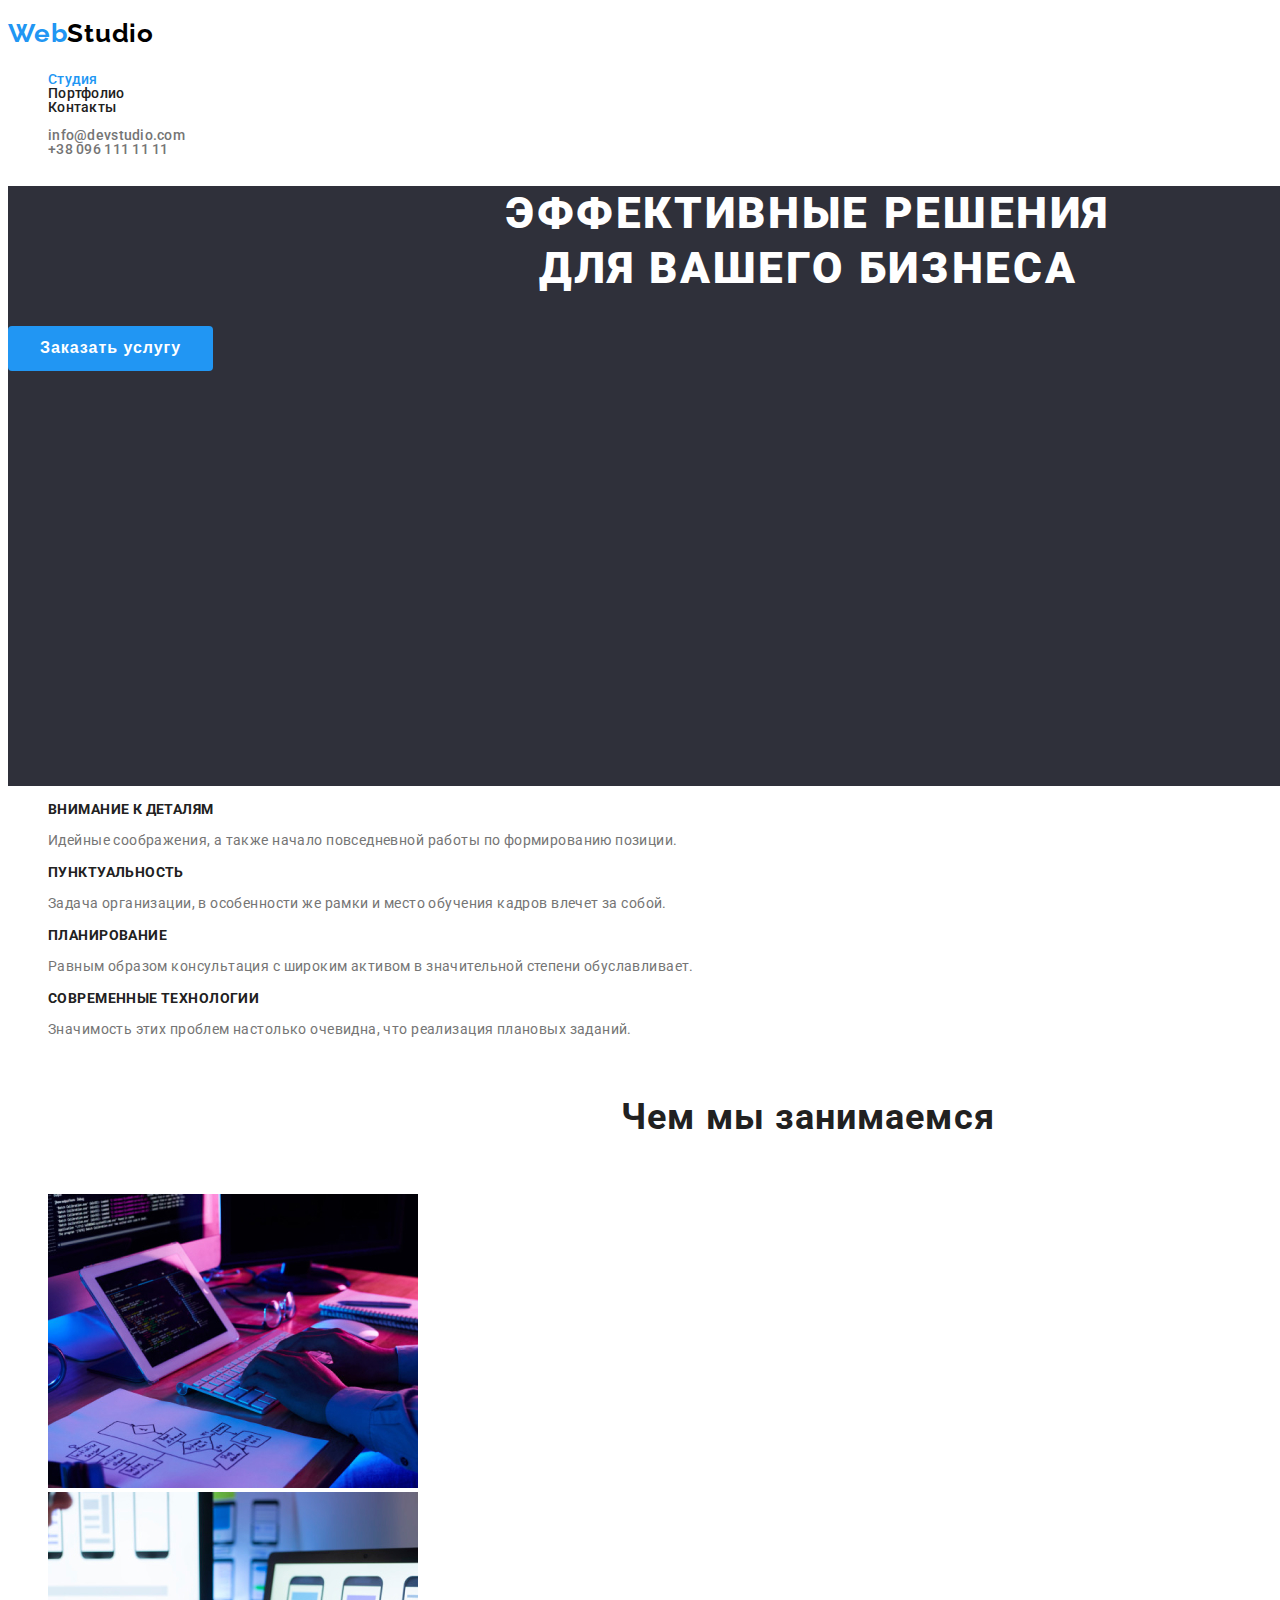
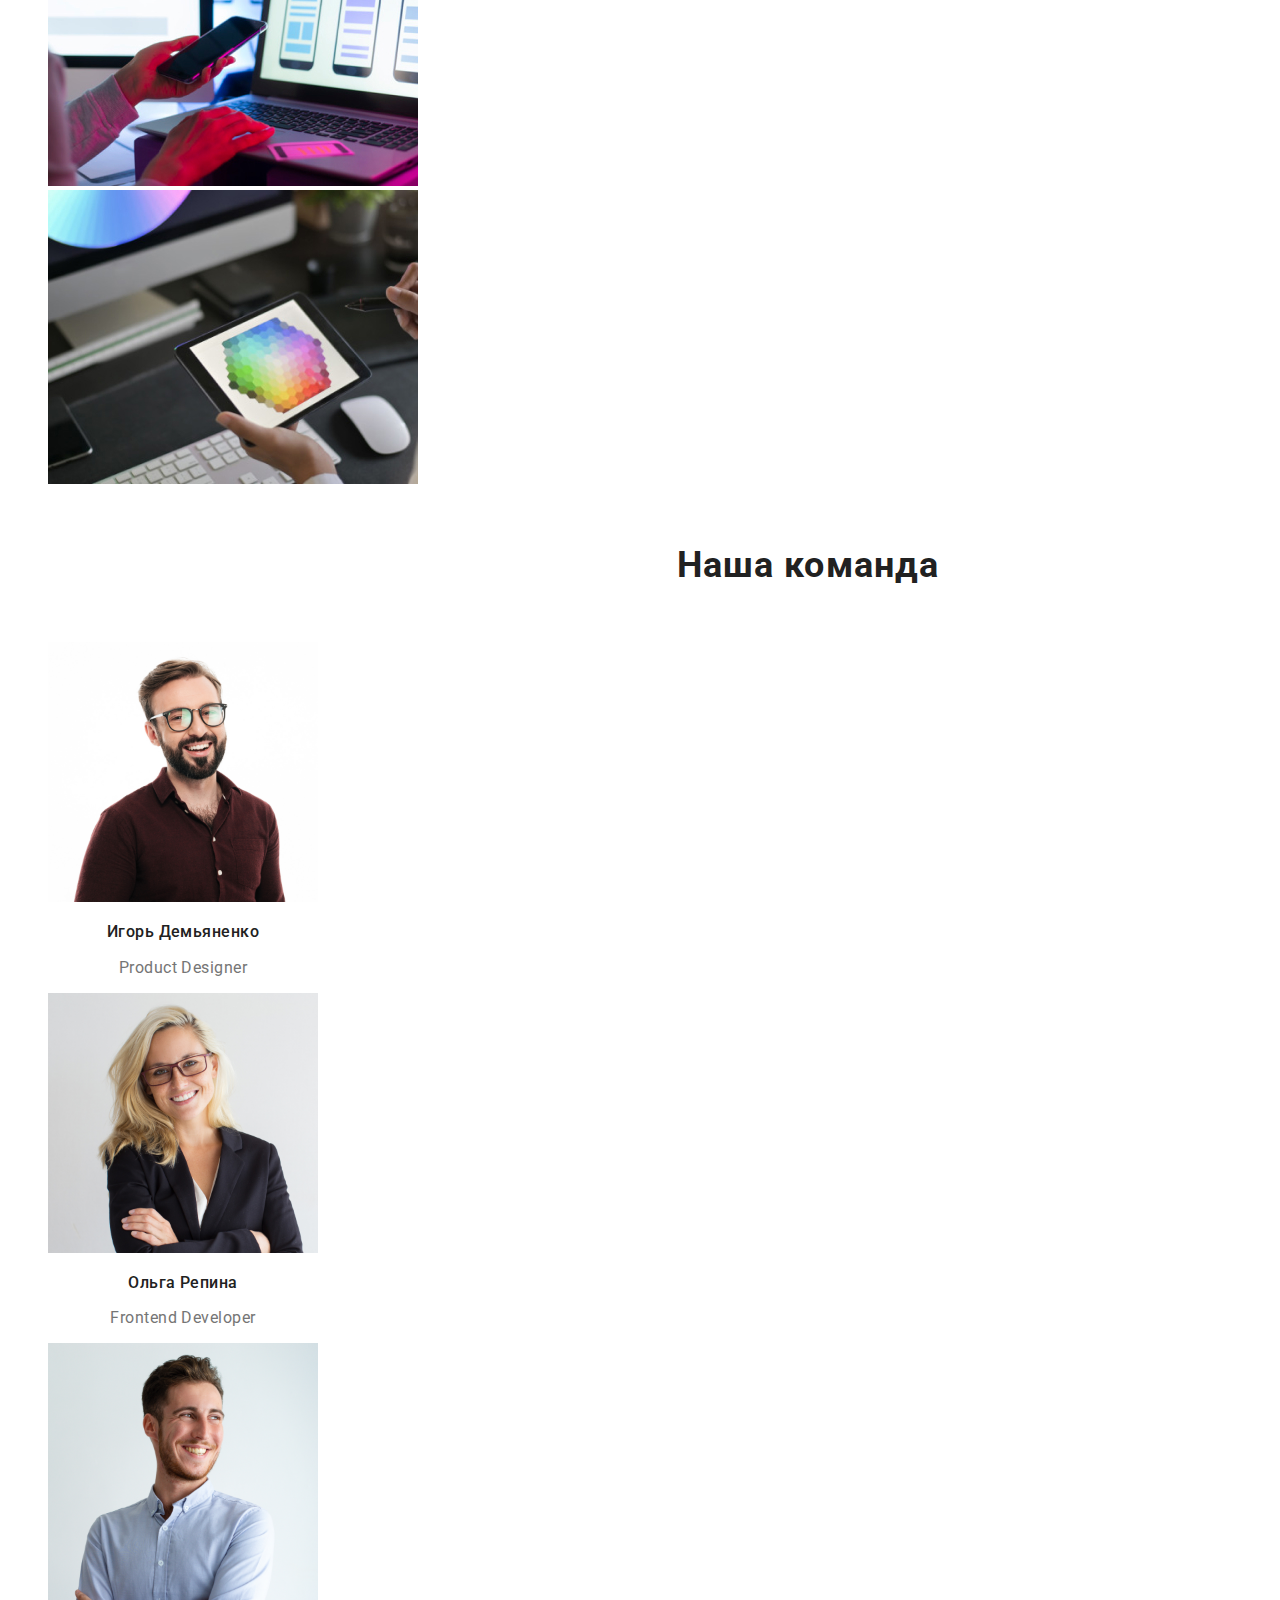
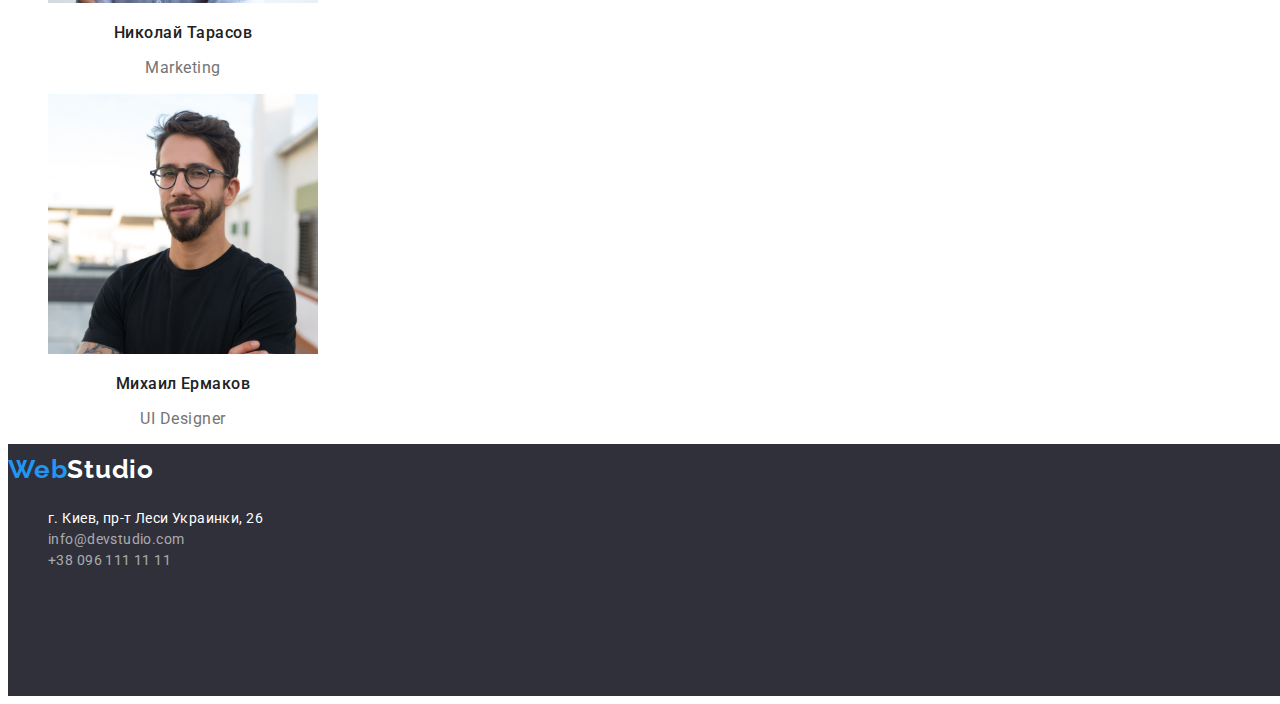
==== index.html @ 0ffa01f9 "Add files via upload" ====
<!DOCTYPE html>
<html lang="ru">
<head>
    <meta charset="UTF-8">
    <meta name="viewport" content="width=device-width, initial-scale=1.0">
    <title>WebStudio</title>
    <link href="https://fonts.googleapis.com/css2?family=Raleway:wght@700&family=Roboto:wght@400;500;700;900&display=swap" rel="stylesheet">
    <link rel="stylesheet" href="./css/style.css">
</head>
<body>
    <!-- header -->
    <header>
        <div class="wrapper">
            <section>
            <!-- навигация -->
                <nav >
                    <a href="./index.html" class="logo"><span class="logo-blue">Web</span><span class="logo-black">Studio</span></a>
                    <ul class="nav-list list">
                        <li><a href="/" class="nav-link link current">Студия</a></li>
                        <li><a href="./portfolio.html"  class="nav-link link ">Портфолио</a></li>
                        <li><a href="#" class="nav-link link">Контакты</a></li>
                    </ul>
                </nav>
                <!-- Контакты -->
                    <ul class="nav-list list">
                        <li><a class="cont-link link" href="mailto:info@devstudio.com">info@devstudio.com</a></li>
                        <li><a class="cont-link link" href="tel:+380961111111">+38 096 111 11 11</a></li>
                    </ul>
            </section>
        </div>
    </header>
    <!-- main -->
    <main>
        <div class="wrapper">
            <!-- Интро -->
            <section class="intro">
                <h1 class="intro-title">Эффективные решения <br> для вашего бизнеса</h1>
                    <button type="button" class="btn primary">Заказать услугу</button>
            </section>
            <!-- Преимущества -->
            <section>
                <h2 class="benefits title">Преимущества</h2>
                <ul class="list">
                    <li>
                        <h3 class="benefits-title">Внимание к деталям</h3>
                        <p class="benefits-description">Идейные соображения, a также начало повседневной работы по формированию позиции.</p>
                    </li>
                    <li>
                        <h3 class="benefits-title">Пунктуальность</h3>
                        <p class="benefits-description">Задача организации, в особенности же рамки и место обучения кадров влечет за собой.</p>
                    </li>
                    <li>
                        <h3 class="benefits-title">Планирование</h3>
                        <p class="benefits-description">Равным образом консультация c широким активом в значительной степени обуславливает.</p>
                    </li>
                    <li>
                         <h3 class="benefits-title">Современные технологии</h3>
                        <p class="benefits-description">Значимость этих проблем настолько очевидна, что реализация плановых заданий.</p>
                    </li>
                </ul>
            </section>
            <!-- Чем мы занимаемся -->
            <section>
                <h2 class="title">Чем мы занимаемся</h2>
                <ul class="list">
                    <li><img src="./img/Main/do/box1.jpg" width="370" alt="box1"></li>
                    <li><img src="./img/Main/do/box2.jpg" width="370" alt="box2"></li>
                    <li><img src="./img/Main/do/box3.jpg" width="370" alt="box3"></li>
                </ul>
            </section>
            <!-- Наша команда -->
            <section>
                <h2 class="title">Наша команда</h2>
                <ul class="list">
                    <li>   
                        <div class="team-container">
                            <img src="./img/Main/team/team1.jpg" width="270" alt="team1">
                            <h3 class="team-name">Игорь Демьяненко</h3>
                            <p class="team-position">Product Designer</p>
                        </div>
                    </li>
                    <li>
                        <div class="team-container">
                            <img src="./img/Main/team/team2.jpg" width="270" alt="team2">
                            <h3 class="team-name">Ольга Репина</h3>
                            <p class="team-position">Frontend Developer</p>
                        </div>
                    </li>
                    <li>
                        <div class="team-container">
                            <img src="./img/Main/team/team3.jpg" width="270" alt="team3">
                            <h3 class="team-name">Николай Тарасов</h3>
                            <p class="team-position">Marketing</p>
                         </div>
                    </li>
                    <li>
                        <div class="team-container">
                            <img src="./img/Main/team/team4.jpg" width="270" alt="team4">
                            <h3 class="team-name">Михаил Ермаков</h3>
                            <p class="team-position">UI Designer</p>
                        </div>
                    </li>  
                </ul>
            </section>
        </div>

    </main>
    <!-- footer -->
    <footer class="footer">
        <a href="./index.html" class="logo"><span class="logo-blue">Web</span><span class="logo-white">Studio</span></a>
        <!-- адрес -->
            <address>
                <ul class="footer-adress">
                    <li class="list"><a class="adress link" href="https://www.google.com/maps/place/%D0%B1%D1%83%D0%BB.+%D0%9B%D0%B5%D1%81%D0%B8+%D0%A3%D0%BA%D1%80%D0%B0%D0%B8%D0%BD%D0%BA%D0%B8,+26,+%D0%9A%D0%B8%D0%B5%D0%B2,+02000/data=!4m2!3m1!1s0x40d4cf0e033ecbe9:0x57a4dffefec77da0?sa=X&ved=2ahUKEwjcrKjP-oL5AhVjoosKHctqA7YQ8gF6BAgDEAE" target="_blank" rel="noopener noreferrer" >г. Киев, пр-т Леси Украинки, 26</a></li>
                    <li class="list"><a class="contact link" href="mailto:info@devstudio.com">info@devstudio.com</a> </li>
                    <li class="list"><a class="contact link" href="tel:+380961111111">+38 096 111 11 11</a></li>
                </ul>
            </address>
    </footer>
</body>
</html>
---- css/style.css ----
/* основной черний цвет #212121 */
/* вторичний цвет #757575 */
/* accent #2196F3 */
:root{
    --primary-text-color: #212121;
    --second-text-color: #757575;
    --accent-color: #2196F3;
    --white-color:#ffffff;
    --primary-bgc: #2F303A;
    --contact-color:  rgba(255, 255, 255, 0.6);
    --second-bgc: #f4f3fa;
}


body{
    min-width: 1600px;
    font-family: 'Roboto', sans-serif;
    font-style: normal;
}
/* Обнуление */
.list {
   list-style: none;
}
.link{
   text-decoration: none;
   /* font-style: normal; */
}
/* Общее для тайтлов */
.title{
    color: var(--primary-text-color);
    font-weight: 700;
    font-size: 2.25em;
    line-height: 2.625;
    text-align: center;
    letter-spacing: 0.03em;
}

/* Header */

 .logo{
    text-decoration: none;
    font-family: 'Raleway', sans-serif;
    font-weight: 700;
    letter-spacing: 0.03em;
    font-size: 1.625em;
    line-height: 1.94;
 }

 .nav-list{
   font-weight: 500;
   font-size: 0.875em;
   line-height: 1;
   letter-spacing: 0.02em;
 }
.logo-blue{
    color: var(--accent-color);
}
.logo-black{
    color: #000000;
}
.logo-white{
    color: #ffffff;
}
 .nav-link{
    color: var(--primary-text-color);
 }
 .cont-link{
    color: var(--second-text-color);
    
 }
 .nav-link:hover , .nav-link:focus , 
 .cont-link:hover , .cont-link:focus ,
 .adress:hover , .adress:focus , 
 .contact:focus , .contact:hover{
    color: var(--accent-color);
 }
 .current{
   color: var(--accent-color);
 
}
/* Main */

 /* Intro */
.intro{
    background-color: var(--primary-bgc);

    width: 1600px;
    height: 600px;
    left: 0px;
    top: 80px;
    
}
 .intro-title{
    color: var(--white-color);
    font-weight: 900;
    text-align: center;
    letter-spacing: 0.06em;
    text-transform: uppercase;
    font-size: 2.75em;
    line-height: 1.26em;

 }

 /* btn */
 .btn{
    font-size: 1em;
    line-height: 1.53em;
    display: flex;
    align-items: center;
    text-align: center;
    border-radius: 4px;
    cursor: pointer;
    border: none;
 }
 .btn.primary{
    background-color: var(--accent-color);
    color: var(--white-color);
    padding: 10px 32px;
    letter-spacing: 0.06em;
    font-weight: 700;
 }
 .btn.primary:hover , 
 .btn.primary:focus {
    
    box-shadow: 0px 4px 4px rgba(0, 0, 0, 0.15);
 }
 /* Преимущества */
 .benefits ,
 .header-title{
    display: none;
 }
 .benefits-title{
    color: var(--primary-text-color);
    font-weight: 700;
    font-size: 0.875em;
    line-height: 1;
    letter-spacing: 0.03em;
    text-transform: uppercase;
 }
 .benefits-description{
    font-weight: 400;
    font-size: 0.875em;
    line-height: 1.5;
    letter-spacing: 0.03em;
    color: var(--second-text-color);
 }
 /* Наша команда  */
 .team-container{
    max-width: 270px;
    max-height: 368px;
 }
 .team-name{
    color: var(--primary-text-color);
    font-weight: 500;
    font-size: 1em;
    line-height: 1.2;
    text-align: center;
    letter-spacing: 0.03em;

 }
 .team-position{
    color: var(--second-text-color);
    font-weight: 400;
    font-size: 1em;
    line-height: 1.2;
    text-align: center;
    letter-spacing: 0.03em;

 }
 /* Футер */
 .footer{
    width: 1600px;
    height: 252px;
    background-color: var(--primary-bgc);
 }
 .footer-adress{
   font-weight: 400;
   font-size: 0.875em;
   font-style: normal;
   line-height: 1.5;
   letter-spacing: 0.03em;
 }
 .adress{
    color: var(--white-color);

 }
 .contact{color: var(--contact-color);

 }



 /* Портфолио */

 .portfolio-title{
    display: none;
 }
 /* Кнопки портфолио */
 .btn.second{
    background-color: var(--second-bgc);
    color: var(--primary-text-color);
    letter-spacing: 0.03em;
    font-weight: 500;
    padding: 6px 22px;
 }
 .btn.second:focus ,
 .btn.second:hover{
    background-color: var(--accent-color);
    color: var(--white-color);

 }
/* Наши роботы */
 .link .exampl-name{
   color: var(--primary-text-color);
   font-weight: 700;
   font-size: 1.1em;
   line-height: 1.4;
 }
 .link .exampl-descr{
   color: var(--second-text-color);
   font-weight: 400;
   font-size: 1em;
   line-height: 1.9;
 }
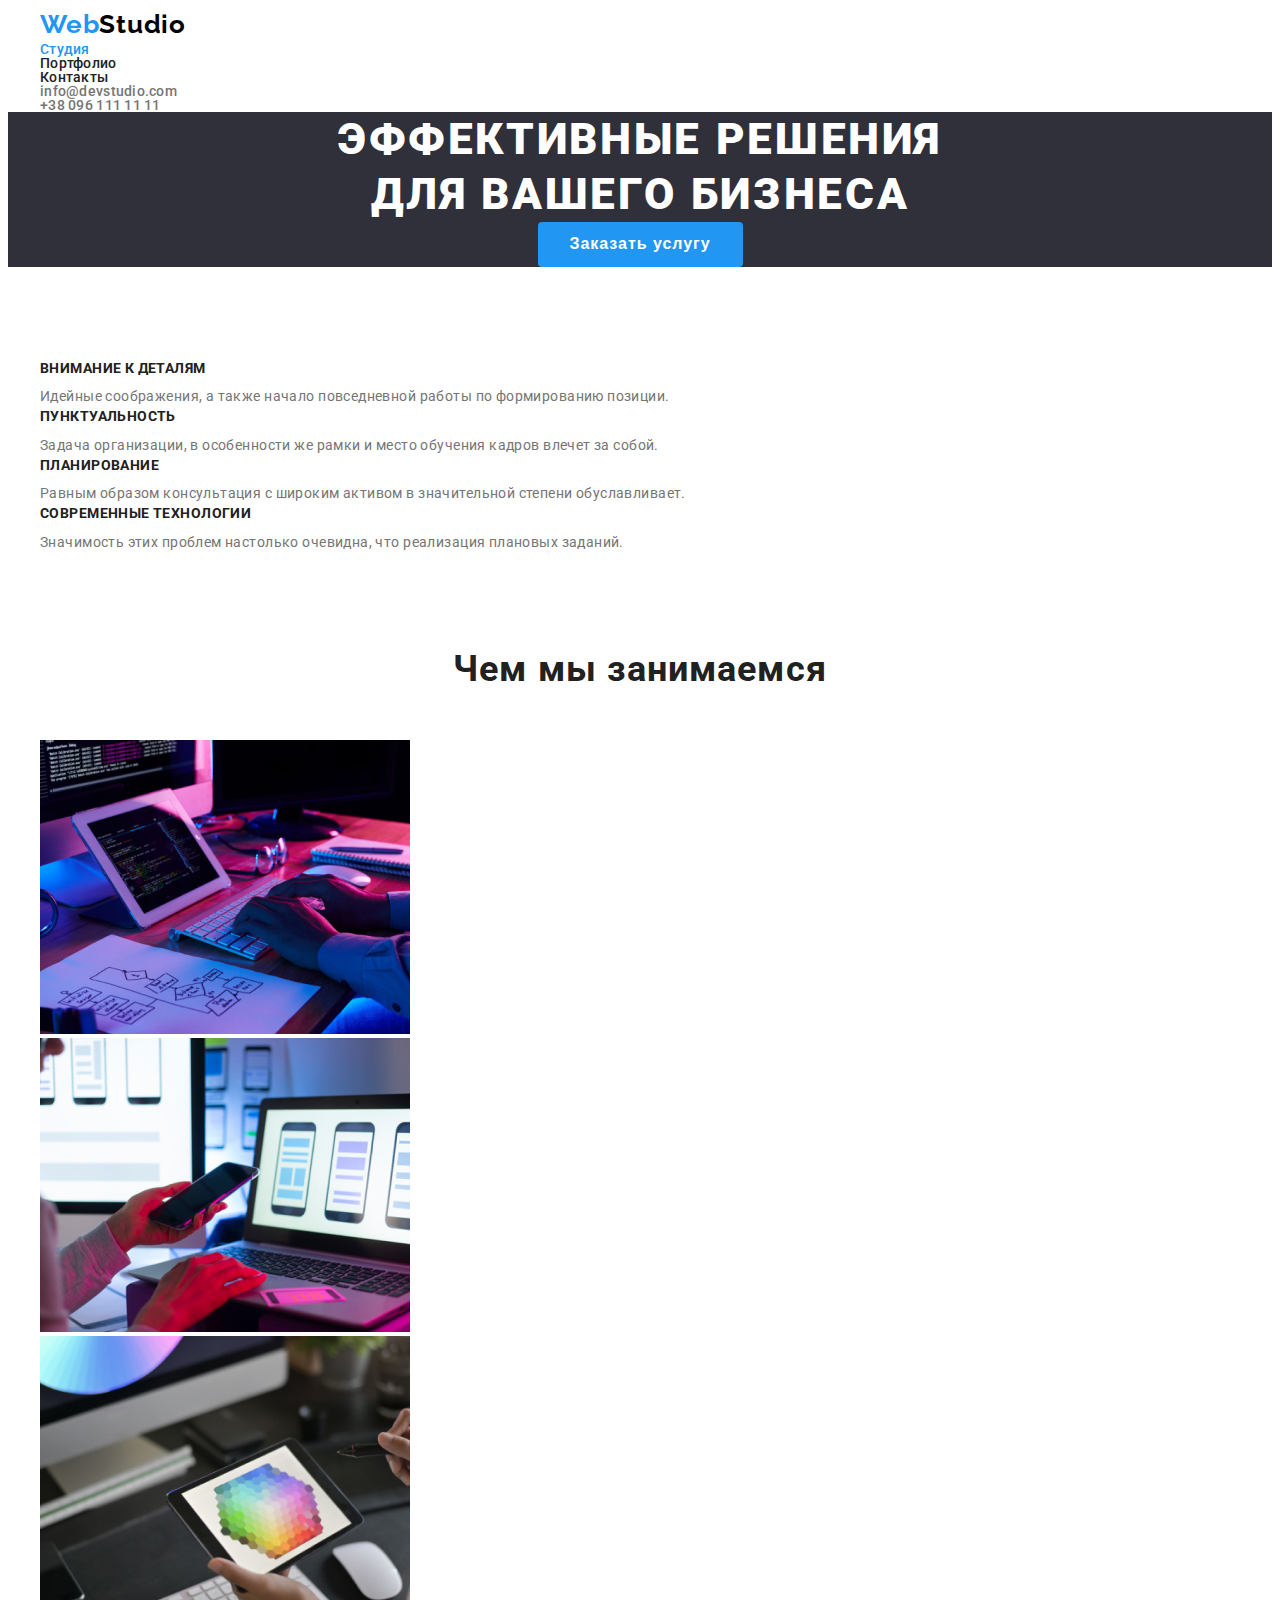
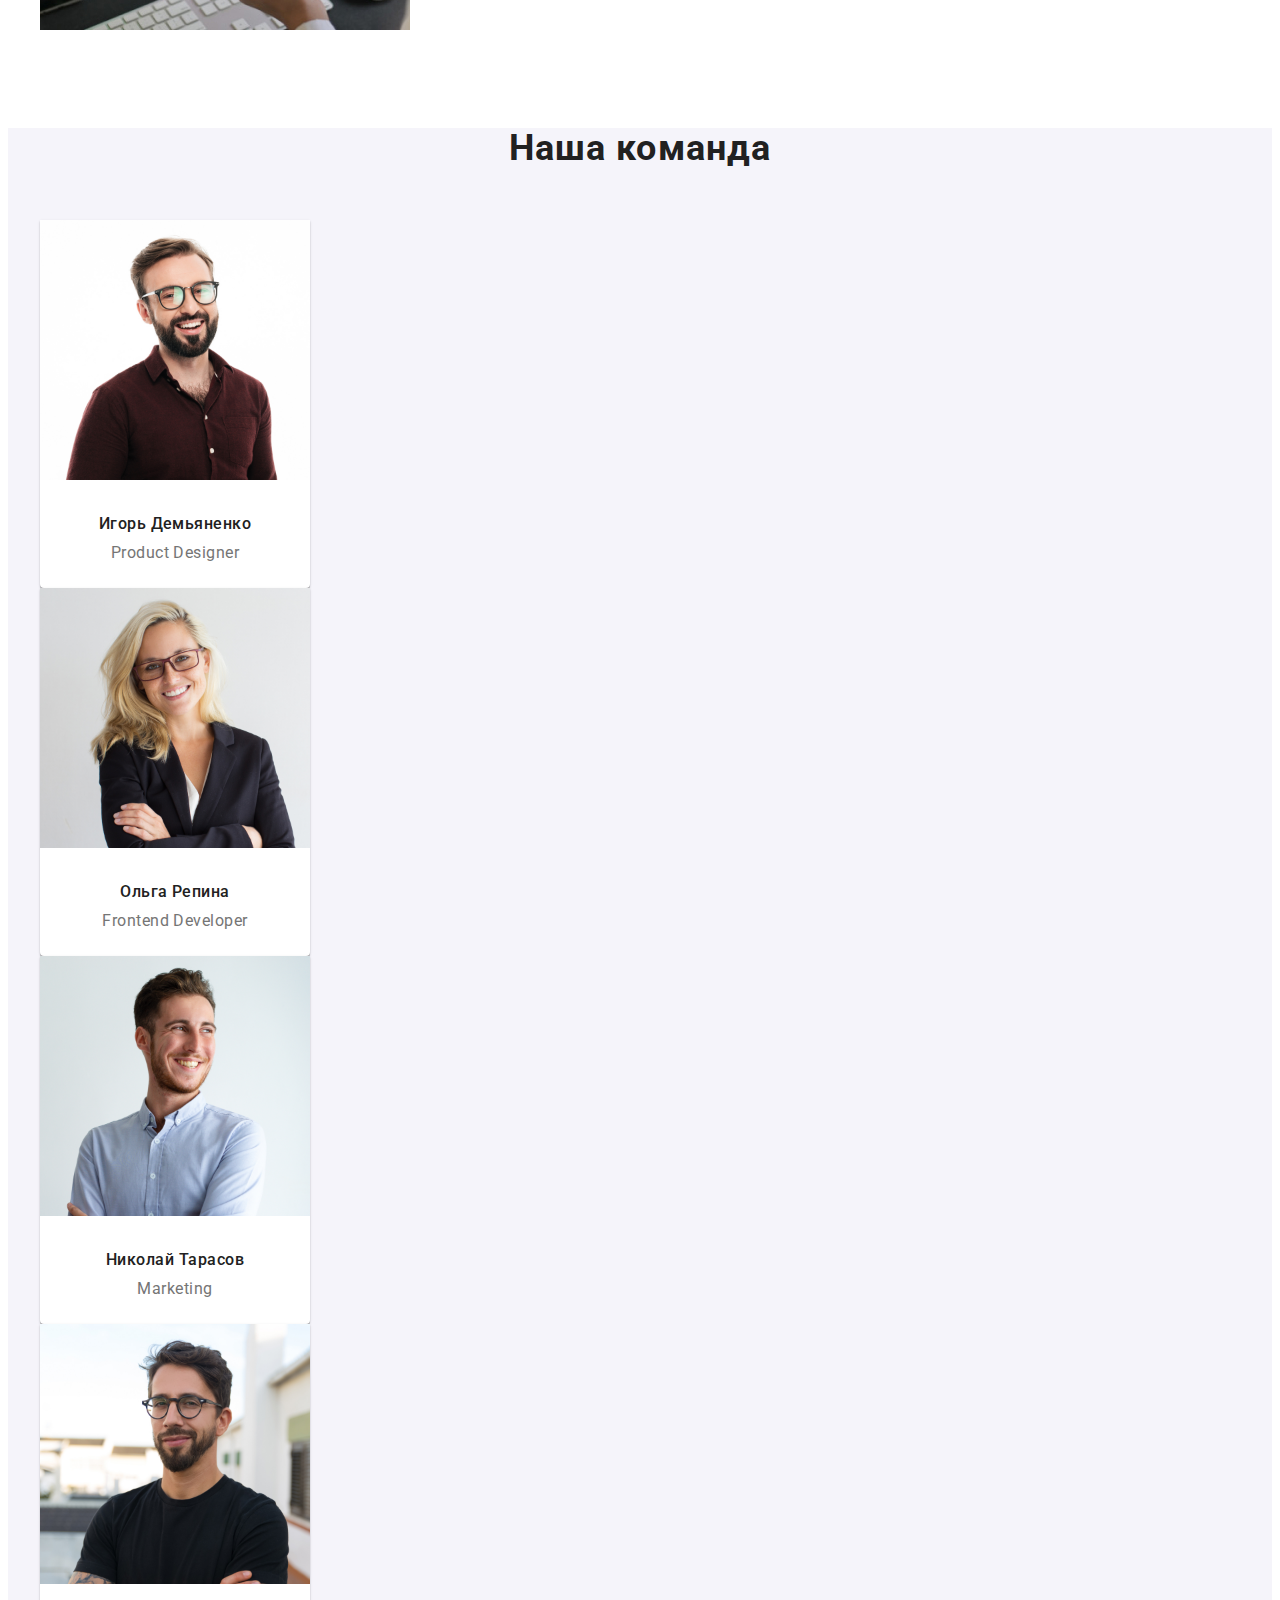
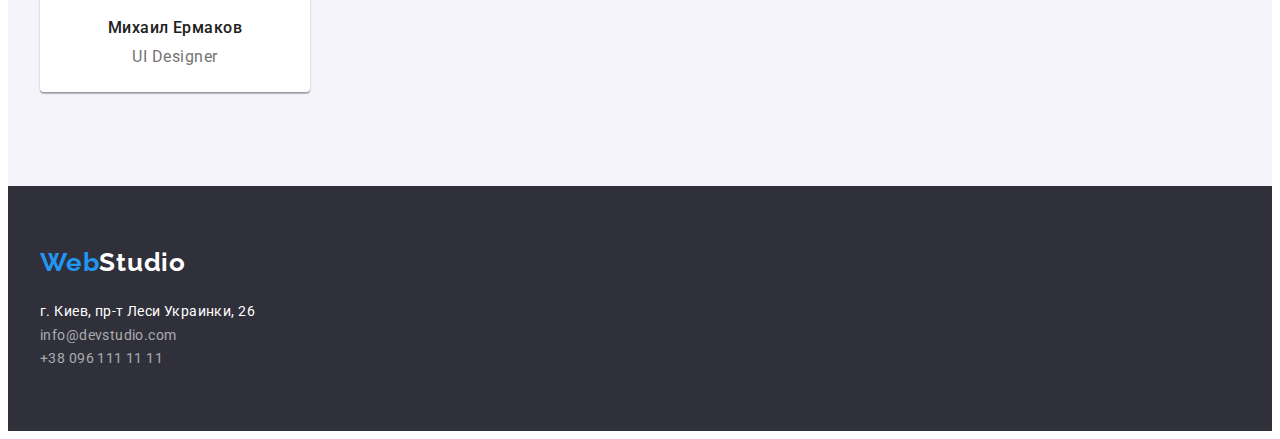
==== commit 634a6b9f: "added margin and padding" ====
--- a/index.html
+++ b/index.html
@@ -5,40 +5,39 @@
     <meta name="viewport" content="width=device-width, initial-scale=1.0">
     <title>WebStudio</title>
     <link href="https://fonts.googleapis.com/css2?family=Raleway:wght@700&family=Roboto:wght@400;500;700;900&display=swap" rel="stylesheet">
+    <link rel="stylesheet" href="https://cdnjs.cloudflare.com/ajax/libs/modern-normalize/1.1.0/modern-normalize.min.css" integrity="sha512-wpPYUAdjBVSE4KJnH1VR1HeZfpl1ub8YT/NKx4PuQ5NmX2tKuGu6U/JRp5y+Y8XG2tV+wKQpNHVUX03MfMFn9Q==" crossorigin="anonymous" referrerpolicy="no-referrer" />
     <link rel="stylesheet" href="./css/style.css">
 </head>
 <body>
     <!-- header -->
     <header>
-        <div class="wrapper">
-            <section>
+        <div class="container">
             <!-- навигация -->
-                <nav >
+                 <nav >
                     <a href="./index.html" class="logo"><span class="logo-blue">Web</span><span class="logo-black">Studio</span></a>
                     <ul class="nav-list list">
-                        <li><a href="/" class="nav-link link current">Студия</a></li>
+                        <li><a href="" class="nav-link link current">Студия</a></li>
                         <li><a href="./portfolio.html"  class="nav-link link ">Портфолио</a></li>
-                        <li><a href="#" class="nav-link link">Контакты</a></li>
+                        <li><a href="" class="nav-link link">Контакты</a></li>
                     </ul>
-                </nav>
+                 </nav>
                 <!-- Контакты -->
                     <ul class="nav-list list">
                         <li><a class="cont-link link" href="mailto:info@devstudio.com">info@devstudio.com</a></li>
                         <li><a class="cont-link link" href="tel:+380961111111">+38 096 111 11 11</a></li>
                     </ul>
-            </section>
         </div>
     </header>
     <!-- main -->
     <main>
-        <div class="wrapper">
             <!-- Интро -->
             <section class="intro">
                 <h1 class="intro-title">Эффективные решения <br> для вашего бизнеса</h1>
                     <button type="button" class="btn primary">Заказать услугу</button>
             </section>
             <!-- Преимущества -->
-            <section>
+            <section class="our-benefit">
+              <div class="container">
                 <h2 class="benefits title">Преимущества</h2>
                 <ul class="list">
                     <li>
@@ -58,57 +57,60 @@
                         <p class="benefits-description">Значимость этих проблем настолько очевидна, что реализация плановых заданий.</p>
                     </li>
                 </ul>
+              </div>
             </section>
             <!-- Чем мы занимаемся -->
-            <section>
-                <h2 class="title">Чем мы занимаемся</h2>
-                <ul class="list">
-                    <li><img src="./img/Main/do/box1.jpg" width="370" alt="box1"></li>
-                    <li><img src="./img/Main/do/box2.jpg" width="370" alt="box2"></li>
-                    <li><img src="./img/Main/do/box3.jpg" width="370" alt="box3"></li>
-                </ul>
+            <section class="doing" >
+                <div class="container">
+                    <h2 class="doing-title title">Чем мы занимаемся</h2>
+                    <ul class="doing-list list">
+                        <li><img src="./img/Main/do/box1.jpg" width="370" alt="box1"></li>
+                        <li><img src="./img/Main/do/box2.jpg" width="370" alt="box2"></li>
+                        <li><img src="./img/Main/do/box3.jpg" width="370" alt="box3"></li>
+                    </ul>
+                </div>
             </section>
             <!-- Наша команда -->
-            <section>
-                <h2 class="title">Наша команда</h2>
-                <ul class="list">
-                    <li>   
-                        <div class="team-container">
-                            <img src="./img/Main/team/team1.jpg" width="270" alt="team1">
-                            <h3 class="team-name">Игорь Демьяненко</h3>
-                            <p class="team-position">Product Designer</p>
-                        </div>
-                    </li>
-                    <li>
-                        <div class="team-container">
-                            <img src="./img/Main/team/team2.jpg" width="270" alt="team2">
-                            <h3 class="team-name">Ольга Репина</h3>
-                            <p class="team-position">Frontend Developer</p>
-                        </div>
-                    </li>
-                    <li>
-                        <div class="team-container">
-                            <img src="./img/Main/team/team3.jpg" width="270" alt="team3">
-                            <h3 class="team-name">Николай Тарасов</h3>
-                            <p class="team-position">Marketing</p>
-                         </div>
-                    </li>
-                    <li>
-                        <div class="team-container">
-                            <img src="./img/Main/team/team4.jpg" width="270" alt="team4">
-                            <h3 class="team-name">Михаил Ермаков</h3>
-                            <p class="team-position">UI Designer</p>
-                        </div>
-                    </li>  
-                </ul>
+            <section class="team">
+                <div class="container">
+                    <h2 class="team-title title">Наша команда</h2>
+                    <ul class="team-list list">
+                        <li>
+                            <div class="team-container">
+                                <img class="team-photo" src="./img/Main/team/team1.jpg" width="270" alt="team1">
+                                <h3 class="team-name">Игорь Демьяненко</h3>
+                                <p class="team-position">Product Designer</p>
+                            </div>
+                        </li>
+                        <li>
+                            <div class="team-container">
+                                <img class="team-photo" src="./img/Main/team/team2.jpg" width="270" alt="team2">
+                                <h3 class="team-name">Ольга Репина</h3>
+                                <p class="team-position">Frontend Developer</p>
+                            </div>
+                        </li>
+                        <li>
+                            <div class="team-container">
+                                <img class="team-photo" src="./img/Main/team/team3.jpg" width="270" alt="team3">
+                                <h3 class="team-name">Николай Тарасов</h3>
+                                <p class="team-position">Marketing</p>
+                             </div>
+                        </li>
+                        <li>
+                            <div class="team-container">
+                                <img class="team-photo" src="./img/Main/team/team4.jpg" width="270" alt="team4">
+                                <h3 class="team-name">Михаил Ермаков</h3>
+                                <p class="team-position">UI Designer</p>
+                            </div>
+                        </li>  
+                    </ul>
+                </div>
             </section>
-        </div>
-
     </main>
     <!-- footer -->
     <footer class="footer">
-        <a href="./index.html" class="logo"><span class="logo-blue">Web</span><span class="logo-white">Studio</span></a>
-        <!-- адрес -->
+        <div class="container">
+            <a href="./index.html" class="logo"><span class="logo-blue">Web</span><span class="logo-white">Studio</span></a>
             <address>
                 <ul class="footer-adress">
                     <li class="list"><a class="adress link" href="https://www.google.com/maps/place/%D0%B1%D1%83%D0%BB.+%D0%9B%D0%B5%D1%81%D0%B8+%D0%A3%D0%BA%D1%80%D0%B0%D0%B8%D0%BD%D0%BA%D0%B8,+26,+%D0%9A%D0%B8%D0%B5%D0%B2,+02000/data=!4m2!3m1!1s0x40d4cf0e033ecbe9:0x57a4dffefec77da0?sa=X&ved=2ahUKEwjcrKjP-oL5AhVjoosKHctqA7YQ8gF6BAgDEAE" target="_blank" rel="noopener noreferrer" >г. Киев, пр-т Леси Украинки, 26</a></li>
@@ -116,6 +118,7 @@
                     <li class="list"><a class="contact link" href="tel:+380961111111">+38 096 111 11 11</a></li>
                 </ul>
             </address>
+        </div>
     </footer>
 </body>
 </html>--- a/css/style.css
+++ b/css/style.css
@@ -8,44 +8,61 @@
     --white-color:#ffffff;
     --primary-bgc: #2F303A;
     --contact-color:  rgba(255, 255, 255, 0.6);
-    --second-bgc: #f4f3fa;
-}
-
-
+    --second-bgc:#F5F4FA;
+
+}
+html{
+   box-sizing: border-box;
+}
+*,
+*::after,
+*::before {
+   box-sizing: inherit;
+}
 body{
-    min-width: 1600px;
     font-family: 'Roboto', sans-serif;
     font-style: normal;
 }
+.container{
+   margin: 0 auto;
+   max-width: 1230px;
+   padding: 0 15px;
+
+}
+
 /* Обнуление */
 .list {
+   margin: 0;
+   padding: 0;
    list-style: none;
 }
 .link{
+   margin: 0;
+   padding: 0;
    text-decoration: none;
-   /* font-style: normal; */
-}
+}
+
 /* Общее для тайтлов */
 .title{
-    color: var(--primary-text-color);
-    font-weight: 700;
-    font-size: 2.25em;
-    line-height: 2.625;
-    text-align: center;
-    letter-spacing: 0.03em;
+   margin: 0;
+   padding: 0;
+   color: var(--primary-text-color);
+   font-weight: 700;
+   font-size: 2.25em;
+   line-height: 1.16;
+   text-align: center;
+   letter-spacing: 0.03em;
 }
 
 /* Header */
-
  .logo{
-    text-decoration: none;
-    font-family: 'Raleway', sans-serif;
-    font-weight: 700;
-    letter-spacing: 0.03em;
-    font-size: 1.625em;
-    line-height: 1.94;
- }
-
+   text-decoration: none;
+   font-family: 'Raleway', sans-serif;
+   font-weight: 700;
+   letter-spacing: 0.03em;
+   font-size: 1.625em;
+   line-height: 1.29;
+ }
  .nav-list{
    font-weight: 500;
    font-size: 0.875em;
@@ -53,172 +70,239 @@
    letter-spacing: 0.02em;
  }
 .logo-blue{
-    color: var(--accent-color);
+   color: var(--accent-color);
 }
 .logo-black{
-    color: #000000;
+   color: #000000;
 }
 .logo-white{
-    color: #ffffff;
+   color: #ffffff;
 }
  .nav-link{
-    color: var(--primary-text-color);
+   color: var(--primary-text-color);
  }
  .cont-link{
-    color: var(--second-text-color);
+   color: var(--second-text-color);
     
  }
  .nav-link:hover , .nav-link:focus , 
  .cont-link:hover , .cont-link:focus ,
  .adress:hover , .adress:focus , 
  .contact:focus , .contact:hover{
-    color: var(--accent-color);
+   color: var(--accent-color);
  }
  .current{
    color: var(--accent-color);
- 
-}
+}
+
 /* Main */
 
  /* Intro */
 .intro{
-    background-color: var(--primary-bgc);
-
-    width: 1600px;
-    height: 600px;
-    left: 0px;
-    top: 80px;
-    
+   background-color: var(--primary-bgc);
+   text-align: center;
 }
  .intro-title{
-    color: var(--white-color);
-    font-weight: 900;
-    text-align: center;
-    letter-spacing: 0.06em;
-    text-transform: uppercase;
-    font-size: 2.75em;
-    line-height: 1.26em;
+   margin-top: 0;
+   margin-bottom: 0;
+   color: var(--white-color);
+   font-weight: 900;
+   letter-spacing: 0.06em;
+   text-transform: uppercase;
+   font-size: 2.75em;
+   line-height: 1.26em;
 
  }
 
  /* btn */
  .btn{
-    font-size: 1em;
-    line-height: 1.53em;
-    display: flex;
-    align-items: center;
-    text-align: center;
-    border-radius: 4px;
-    cursor: pointer;
-    border: none;
+   font-size: 1em;
+   line-height: 1.53em;
+   display: inline-block;
+   border-radius: 4px;
+   cursor: pointer;
+   border: none;
  }
  .btn.primary{
-    background-color: var(--accent-color);
-    color: var(--white-color);
-    padding: 10px 32px;
-    letter-spacing: 0.06em;
-    font-weight: 700;
+   min-width: 200px;
+   background-color: var(--accent-color);
+   color: var(--white-color);
+   padding: 10px 32px;
+   letter-spacing: 0.06em;
+   font-weight: 700;
  }
  .btn.primary:hover , 
  .btn.primary:focus {
-    
-    box-shadow: 0px 4px 4px rgba(0, 0, 0, 0.15);
+   box-shadow: 0px 4px 4px rgba(0, 0, 0, 0.15);
  }
  /* Преимущества */
+ .our-benefit{
+   padding-top: 5.875em;
+ }
  .benefits ,
  .header-title{
     display: none;
  }
  .benefits-title{
-    color: var(--primary-text-color);
-    font-weight: 700;
-    font-size: 0.875em;
-    line-height: 1;
-    letter-spacing: 0.03em;
-    text-transform: uppercase;
+   margin-top: 0;
+   margin-bottom: 0.75em;
+   color: var(--primary-text-color);
+   font-weight: 700;
+   font-size: 0.875em;
+   line-height: 1;
+   letter-spacing: 0.03em;
+   text-transform: uppercase;
  }
  .benefits-description{
-    font-weight: 400;
-    font-size: 0.875em;
-    line-height: 1.5;
-    letter-spacing: 0.03em;
-    color: var(--second-text-color);
+   margin-top: 0;
+   margin-bottom: 0;
+   font-weight: 400;
+   font-size: 0.875em;
+   line-height: 1.71;
+   letter-spacing: 0.03em;
+   color: var(--second-text-color);
+ }
+
+ /* Чем мы занимаемся */
+ .doing{
+   padding-top: 5.875em;
+   padding-bottom: 5.875em;
+ }
+ .doing-title{
+   margin-bottom: 1.39em;
+ }
+ .doing-list{
+   display: inline-block;
  }
  /* Наша команда  */
+ .team{
+   background-color: var(--second-bgc);
+   padding-bottom: 5.875em;
+ }
+ .team-title{
+   margin-bottom: 1.39em;
+ }
+ .team-list{
+
+ }
  .team-container{
-    max-width: 270px;
-    max-height: 368px;
+   display: inline-block;
+   background-color: var(--white-color);
+   height: 368px;
+   box-shadow: 0px 1px 3px rgba(0, 0, 0, 0.12), 
+               0px 1px 1px rgba(0, 0, 0, 0.14),
+               0px 2px 1px rgba(0, 0, 0, 0.2);
+   border-radius: 0px 0px 4px 4px;
+ }
+ .team-photo{
+   margin-bottom: 1.875em;
  }
  .team-name{
-    color: var(--primary-text-color);
-    font-weight: 500;
-    font-size: 1em;
-    line-height: 1.2;
-    text-align: center;
-    letter-spacing: 0.03em;
-
+   margin-top: 0;
+   margin-bottom: 0.625em;
+   color: var(--primary-text-color);
+   font-weight: 500;
+   font-size: 1em;
+   line-height: 1.2;
+   text-align: center;
+   letter-spacing: 0.03em;
  }
  .team-position{
-    color: var(--second-text-color);
-    font-weight: 400;
-    font-size: 1em;
-    line-height: 1.2;
-    text-align: center;
-    letter-spacing: 0.03em;
+   margin-top: 0;
+   margin-bottom: 1.875em;
+   color: var(--second-text-color);
+   font-weight: 400;
+   font-size: 1em;
+   line-height: 1.2;
+   text-align: center;
+   letter-spacing: 0.03em;
 
  }
  /* Футер */
  .footer{
-    width: 1600px;
-    height: 252px;
-    background-color: var(--primary-bgc);
+   padding: 3.75em 0;
+   background-color: var(--primary-bgc);
  }
  .footer-adress{
+   padding: 0;
+   margin-bottom: 0;
+   margin-top: 1.42em;
    font-weight: 400;
    font-size: 0.875em;
    font-style: normal;
-   line-height: 1.5;
-   letter-spacing: 0.03em;
+   line-height: 1.71;
+   letter-spacing: 0.03em;
+ }
+ .adress-list{
+   margin: 0.642em 0;
+ }
+ .adress-list:first-child ,
+ .adress-list:last-child{
+   margin: 0;
  }
  .adress{
-    color: var(--white-color);
-
+   color: var(--white-color);
  }
  .contact{color: var(--contact-color);
-
  }
 
 
 
  /* Портфолио */
-
+ .header{
+   border-bottom: 1px solid #ECECEC;
+ }
+ .portfolio{
+   padding-top: 5.875em;
+   padding-bottom: 5.875em;
+ }
  .portfolio-title{
-    display: none;
+   display: none;
  }
  /* Кнопки портфолио */
  .btn.second{
-    background-color: var(--second-bgc);
-    color: var(--primary-text-color);
-    letter-spacing: 0.03em;
-    font-weight: 500;
-    padding: 6px 22px;
+   background-color: var(--second-bgc);
+   color: var(--primary-text-color);
+   letter-spacing: 0.03em;
+   font-weight: 500;
+   padding: 6px 22px;
  }
  .btn.second:focus ,
  .btn.second:hover{
-    background-color: var(--accent-color);
-    color: var(--white-color);
+   background-color: var(--accent-color);
+   color: var(--white-color);
 
  }
 /* Наши роботы */
+.list-filter{
+   margin-bottom: 3.125em;
+}
+.exampl{
+   display: inline-block;
+   height: 404px;
+   background: #FFFFFF;
+   border: 1px solid #EEEEEE;
+}
+.exampl-img{
+   margin-bottom: 1.25em;
+}
  .link .exampl-name{
    color: var(--primary-text-color);
    font-weight: 700;
    font-size: 1.1em;
    line-height: 1.4;
+   letter-spacing: 0.06em;
+   margin-top: 0;
+   margin-bottom: 0.23em;
+   margin-left:  1.37em;
  }
  .link .exampl-descr{
    color: var(--second-text-color);
    font-weight: 400;
    font-size: 1em;
    line-height: 1.9;
- }+   letter-spacing: 0.03em;
+   margin-top: 0;
+   margin-bottom: 1.25em;
+   margin-left:  1.5em;
+ }
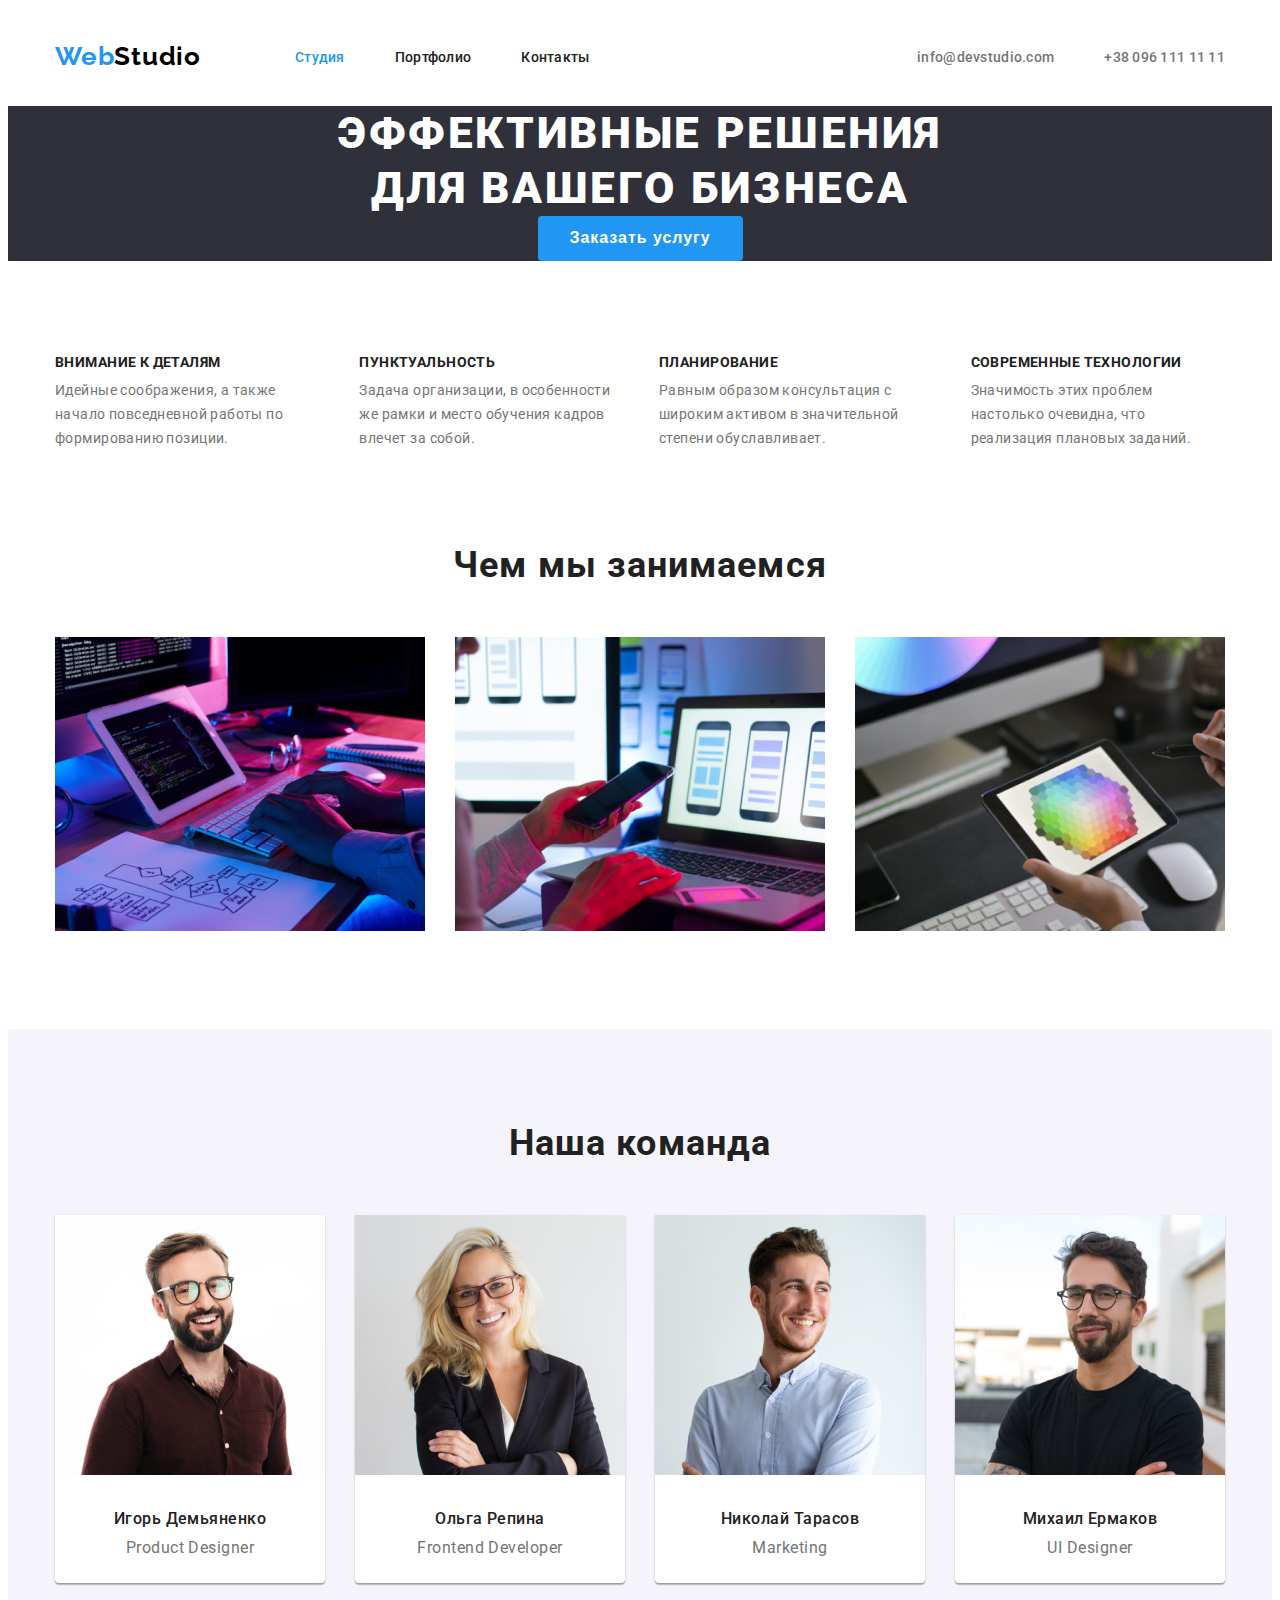
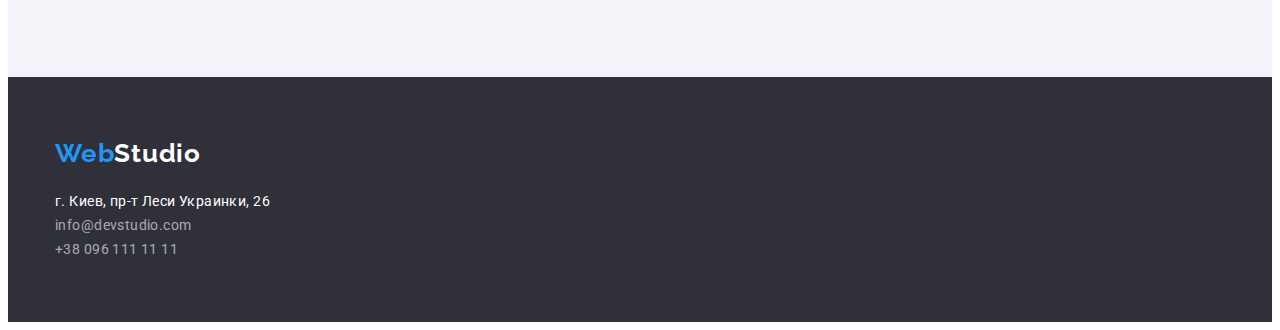
==== commit 68bc48be: "finished hw3" ====
--- a/index.html
+++ b/index.html
@@ -11,9 +11,9 @@
 <body>
     <!-- header -->
     <header>
-        <div class="container">
+        <div class="nav-cont container">
             <!-- навигация -->
-                 <nav >
+                 <nav class="nav-item">
                     <a href="./index.html" class="logo"><span class="logo-blue">Web</span><span class="logo-black">Studio</span></a>
                     <ul class="nav-list list">
                         <li><a href="" class="nav-link link current">Студия</a></li>
@@ -37,24 +37,32 @@
             </section>
             <!-- Преимущества -->
             <section class="our-benefit">
-              <div class="container">
+              <div class="benefit container">
                 <h2 class="benefits title">Преимущества</h2>
-                <ul class="list">
-                    <li>
-                        <h3 class="benefits-title">Внимание к деталям</h3>
-                        <p class="benefits-description">Идейные соображения, a также начало повседневной работы по формированию позиции.</p>
+                <ul class="benefits-list list">
+                    <li class="item">
+                        <div>
+                            <h3 class="benefits-title">Внимание к деталям</h3>
+                            <p class="benefits-description">Идейные соображения, a также начало повседневной работы по формированию позиции.</p>
+                        </div>
                     </li>
-                    <li>
-                        <h3 class="benefits-title">Пунктуальность</h3>
-                        <p class="benefits-description">Задача организации, в особенности же рамки и место обучения кадров влечет за собой.</p>
+                    <li class="item">
+                        <div>
+                            <h3 class="benefits-title">Пунктуальность</h3>
+                            <p class="benefits-description">Задача организации, в особенности же рамки и место обучения кадров влечет за собой.</p>
+                        </div>
                     </li>
-                    <li>
-                        <h3 class="benefits-title">Планирование</h3>
-                        <p class="benefits-description">Равным образом консультация c широким активом в значительной степени обуславливает.</p>
+                    <li class="item">
+                        <div>
+                            <h3 class="benefits-title">Планирование</h3>
+                            <p class="benefits-description">Равным образом консультация c широким активом в значительной степени обуславливает.</p>
+                        </div>
                     </li>
-                    <li>
-                         <h3 class="benefits-title">Современные технологии</h3>
-                        <p class="benefits-description">Значимость этих проблем настолько очевидна, что реализация плановых заданий.</p>
+                    <li class="item">
+                        <div>
+                            <h3 class="benefits-title">Современные технологии</h3>
+                            <p class="benefits-description">Значимость этих проблем настолько очевидна, что реализация плановых заданий.</p>
+                        </div>
                     </li>
                 </ul>
               </div>
--- a/css/style.css
+++ b/css/style.css
@@ -24,10 +24,10 @@
     font-style: normal;
 }
 .container{
+   /* outline: tomato; */
    margin: 0 auto;
-   max-width: 1230px;
+   max-width: 1200px;
    padding: 0 15px;
-
 }
 
 /* Обнуление */
@@ -62,12 +62,21 @@
    letter-spacing: 0.03em;
    font-size: 1.625em;
    line-height: 1.29;
+   margin-right: 94px;
+   padding-top: 32px;
+   padding-bottom: 32px;
  }
  .nav-list{
-   font-weight: 500;
-   font-size: 0.875em;
-   line-height: 1;
-   letter-spacing: 0.02em;
+  display: flex;
+  align-items: center;
+  font-weight: 500;
+  font-size: 0.875em;
+  line-height: 1;
+  letter-spacing: 0.02em;
+  margin-left: auto ;
+ }
+ .nav-list > li:not(:last-child){
+  margin-right: 50px;
  }
 .logo-blue{
    color: var(--accent-color);
@@ -79,9 +88,13 @@
    color: #ffffff;
 }
  .nav-link{
+  padding-top: 32px;
+  padding-bottom: 32px;
    color: var(--primary-text-color);
  }
  .cont-link{
+  padding-top: 32px;
+  padding-bottom: 32px;
    color: var(--second-text-color);
     
  }
@@ -93,6 +106,14 @@
  }
  .current{
    color: var(--accent-color);
+}
+
+.nav-cont{
+  display: flex;
+
+}
+.nav-item{
+  display: flex;
 }
 
 /* Main */
@@ -143,6 +164,16 @@
  .header-title{
     display: none;
  }
+ .benefits-list {
+  display: flex;
+  
+ }
+ .benefits-list .item{
+  width: calc((100%-90px)/4);
+ }
+ .benefits-list .item:not(:last-child){
+  margin-right: 30px;
+ }
  .benefits-title{
    margin-top: 0;
    margin-bottom: 0.75em;
@@ -172,21 +203,26 @@
    margin-bottom: 1.39em;
  }
  .doing-list{
-   display: inline-block;
+   display: flex;
+ }
+ .doing-list >li:not(:last-child){
+  margin-right: 30px;
  }
  /* Наша команда  */
  .team{
-   background-color: var(--second-bgc);
-   padding-bottom: 5.875em;
+  padding-top: 5.875em;
+  background-color: var(--second-bgc);
+  padding-bottom: 5.875em;
+  padding-top: 5.875em;
  }
  .team-title{
    margin-bottom: 1.39em;
  }
  .team-list{
-
+  display: flex;
  }
  .team-container{
-   display: inline-block;
+   display: block;
    background-color: var(--white-color);
    height: 368px;
    box-shadow: 0px 1px 3px rgba(0, 0, 0, 0.12), 
@@ -194,6 +230,7 @@
                0px 2px 1px rgba(0, 0, 0, 0.2);
    border-radius: 0px 0px 4px 4px;
  }
+
  .team-photo{
    margin-bottom: 1.875em;
  }
@@ -216,7 +253,9 @@
    line-height: 1.2;
    text-align: center;
    letter-spacing: 0.03em;
-
+ }
+ .team-list li:not(:last-child){
+  margin-right: 30px;
  }
  /* Футер */
  .footer{
@@ -253,6 +292,7 @@
    border-bottom: 1px solid #ECECEC;
  }
  .portfolio{
+  align-items: center;
    padding-top: 5.875em;
    padding-bottom: 5.875em;
  }
@@ -275,7 +315,12 @@
  }
 /* Наши роботы */
 .list-filter{
-   margin-bottom: 3.125em;
+  display: flex;
+  margin-bottom: 3.125em;
+  justify-content: center;
+}
+.filter-unit:not(:last-child){
+  margin-right: 8px;
 }
 .exampl{
    display: inline-block;
@@ -306,3 +351,17 @@
    margin-bottom: 1.25em;
    margin-left:  1.5em;
  }
+.work-list{
+  display: flex;
+  flex-wrap: wrap;
+}
+.work-item{
+  width: 370px;
+  /* width: calc((100%-120px)/3); */
+}
+.work-item:not(:nth-child(3n)){
+  margin-right: 30px;
+}
+.work-item:not(:nth-last-child(-n+3)){
+  margin-bottom: 30px;
+}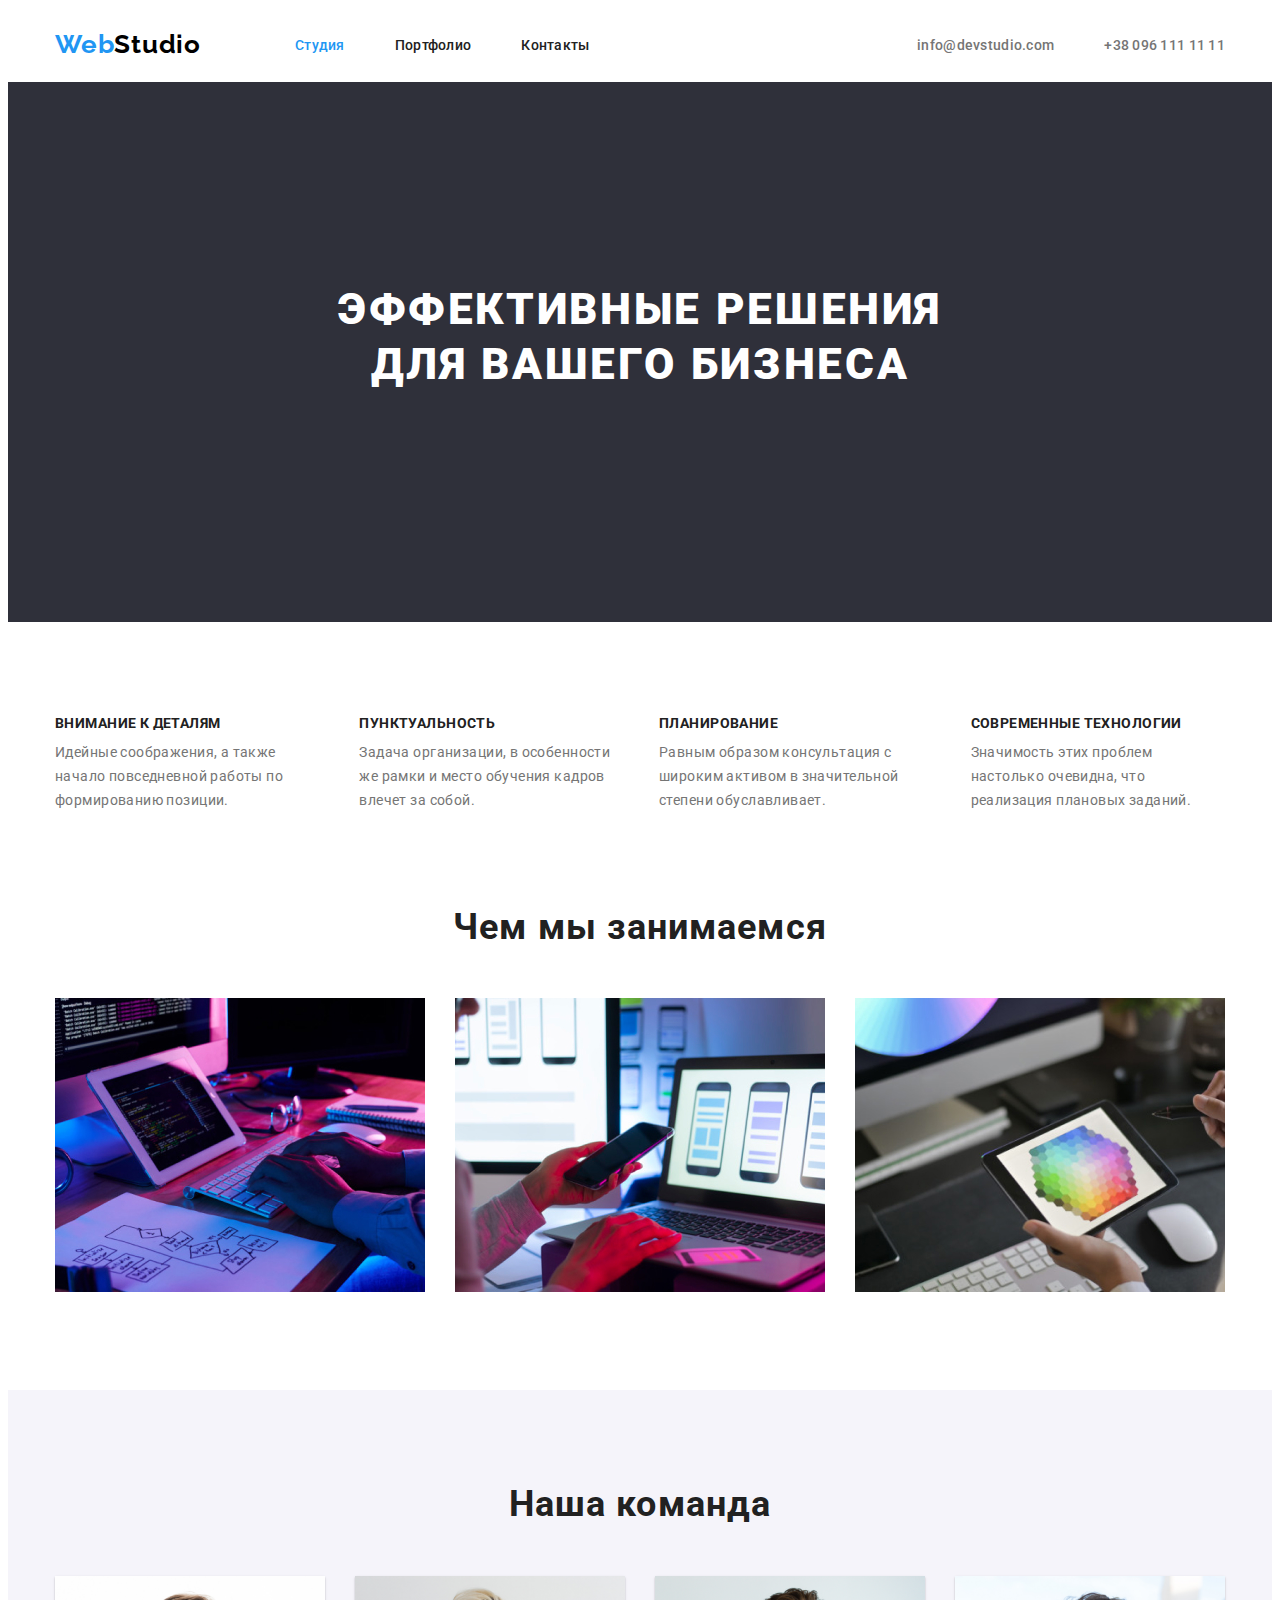
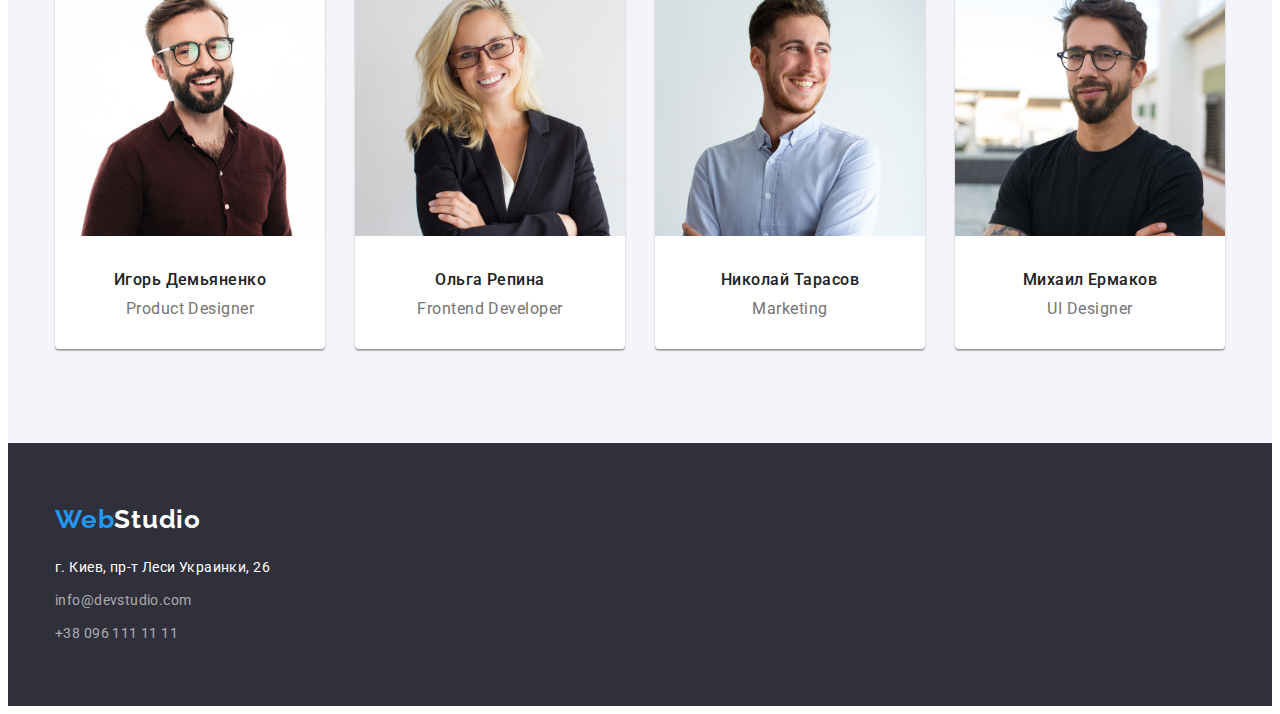
==== commit acf5a02b: "fixes hw3" ====
--- a/index.html
+++ b/index.html
@@ -33,7 +33,6 @@
             <!-- Интро -->
             <section class="intro">
                 <h1 class="intro-title">Эффективные решения <br> для вашего бизнеса</h1>
-                    <button type="button" class="btn primary">Заказать услугу</button>
             </section>
             <!-- Преимущества -->
             <section class="our-benefit">
@@ -83,30 +82,30 @@
                 <div class="container">
                     <h2 class="team-title title">Наша команда</h2>
                     <ul class="team-list list">
-                        <li>
-                            <div class="team-container">
-                                <img class="team-photo" src="./img/Main/team/team1.jpg" width="270" alt="team1">
+                        <li class="team-container">
+                            <img class="team-photo" src="./img/Main/team/team1.jpg" width="270" alt="team1">
+                            <div class="team-descr">
                                 <h3 class="team-name">Игорь Демьяненко</h3>
                                 <p class="team-position">Product Designer</p>
                             </div>
                         </li>
-                        <li>
-                            <div class="team-container">
-                                <img class="team-photo" src="./img/Main/team/team2.jpg" width="270" alt="team2">
+                        <li class="team-container">
+                            <img class="team-photo" src="./img/Main/team/team2.jpg" width="270" alt="team2">
+                            <div class="team-descr">
                                 <h3 class="team-name">Ольга Репина</h3>
                                 <p class="team-position">Frontend Developer</p>
                             </div>
                         </li>
-                        <li>
-                            <div class="team-container">
-                                <img class="team-photo" src="./img/Main/team/team3.jpg" width="270" alt="team3">
+                        <li class="team-container">
+                            <img class="team-photo" src="./img/Main/team/team3.jpg" width="270" alt="team3">
+                            <div class="team-descr">
                                 <h3 class="team-name">Николай Тарасов</h3>
                                 <p class="team-position">Marketing</p>
                              </div>
                         </li>
-                        <li>
-                            <div class="team-container">
-                                <img class="team-photo" src="./img/Main/team/team4.jpg" width="270" alt="team4">
+                        <li class="team-container">
+                            <img class="team-photo" src="./img/Main/team/team4.jpg" width="270" alt="team4">
+                            <div class="team-descr">
                                 <h3 class="team-name">Михаил Ермаков</h3>
                                 <p class="team-position">UI Designer</p>
                             </div>
@@ -121,9 +120,9 @@
             <a href="./index.html" class="logo"><span class="logo-blue">Web</span><span class="logo-white">Studio</span></a>
             <address>
                 <ul class="footer-adress">
-                    <li class="list"><a class="adress link" href="https://www.google.com/maps/place/%D0%B1%D1%83%D0%BB.+%D0%9B%D0%B5%D1%81%D0%B8+%D0%A3%D0%BA%D1%80%D0%B0%D0%B8%D0%BD%D0%BA%D0%B8,+26,+%D0%9A%D0%B8%D0%B5%D0%B2,+02000/data=!4m2!3m1!1s0x40d4cf0e033ecbe9:0x57a4dffefec77da0?sa=X&ved=2ahUKEwjcrKjP-oL5AhVjoosKHctqA7YQ8gF6BAgDEAE" target="_blank" rel="noopener noreferrer" >г. Киев, пр-т Леси Украинки, 26</a></li>
-                    <li class="list"><a class="contact link" href="mailto:info@devstudio.com">info@devstudio.com</a> </li>
-                    <li class="list"><a class="contact link" href="tel:+380961111111">+38 096 111 11 11</a></li>
+                    <li class="adress-list list"><a class="adress link" href="https://www.google.com/maps/place/%D0%B1%D1%83%D0%BB.+%D0%9B%D0%B5%D1%81%D0%B8+%D0%A3%D0%BA%D1%80%D0%B0%D0%B8%D0%BD%D0%BA%D0%B8,+26,+%D0%9A%D0%B8%D0%B5%D0%B2,+02000/data=!4m2!3m1!1s0x40d4cf0e033ecbe9:0x57a4dffefec77da0?sa=X&ved=2ahUKEwjcrKjP-oL5AhVjoosKHctqA7YQ8gF6BAgDEAE" target="_blank" rel="noopener noreferrer" >г. Киев, пр-т Леси Украинки, 26</a></li>
+                    <li class="adress-list list"><a class="contact link" href="mailto:info@devstudio.com">info@devstudio.com</a> </li>
+                    <li class="adress-list list"><a class="contact link" href="tel:+380961111111">+38 096 111 11 11</a></li>
                 </ul>
             </address>
         </div>
--- a/css/style.css
+++ b/css/style.css
@@ -31,6 +31,10 @@
 }
 
 /* Обнуление */
+h1,h2,h3,h4,h5,p{
+  margin: 0;
+  padding: 0;
+}
 .list {
    margin: 0;
    padding: 0;
@@ -63,8 +67,8 @@
    font-size: 1.625em;
    line-height: 1.29;
    margin-right: 94px;
-   padding-top: 32px;
-   padding-bottom: 32px;
+   padding-top: 20px;
+   padding-bottom: 20px;
  }
  .nav-list{
   display: flex;
@@ -107,7 +111,6 @@
  .current{
    color: var(--accent-color);
 }
-
 .nav-cont{
   display: flex;
 
@@ -115,13 +118,14 @@
 .nav-item{
   display: flex;
 }
-
 /* Main */
 
  /* Intro */
 .intro{
    background-color: var(--primary-bgc);
    text-align: center;
+  padding-top: 12.5em;
+  padding-bottom: 12.5em;
 }
  .intro-title{
    margin-top: 0;
@@ -132,9 +136,8 @@
    text-transform: uppercase;
    font-size: 2.75em;
    line-height: 1.26em;
-
- }
-
+   margin-bottom: 0.68em;
+ }
  /* btn */
  .btn{
    font-size: 1em;
@@ -166,7 +169,6 @@
  }
  .benefits-list {
   display: flex;
-  
  }
  .benefits-list .item{
   width: calc((100%-90px)/4);
@@ -193,7 +195,6 @@
    letter-spacing: 0.03em;
    color: var(--second-text-color);
  }
-
  /* Чем мы занимаемся */
  .doing{
    padding-top: 5.875em;
@@ -224,18 +225,16 @@
  .team-container{
    display: block;
    background-color: var(--white-color);
-   height: 368px;
    box-shadow: 0px 1px 3px rgba(0, 0, 0, 0.12), 
                0px 1px 1px rgba(0, 0, 0, 0.14),
                0px 2px 1px rgba(0, 0, 0, 0.2);
    border-radius: 0px 0px 4px 4px;
  }
-
- .team-photo{
-   margin-bottom: 1.875em;
- }
+.team-descr{
+  padding-top: 30px;
+  padding-bottom: 30px;
+}
  .team-name{
-   margin-top: 0;
    margin-bottom: 0.625em;
    color: var(--primary-text-color);
    font-weight: 500;
@@ -245,14 +244,12 @@
    letter-spacing: 0.03em;
  }
  .team-position{
-   margin-top: 0;
-   margin-bottom: 1.875em;
-   color: var(--second-text-color);
-   font-weight: 400;
-   font-size: 1em;
-   line-height: 1.2;
-   text-align: center;
-   letter-spacing: 0.03em;
+  color: var(--second-text-color);
+  font-weight: 400;
+  font-size: 1em;
+  line-height: 1.2;
+  text-align: center;
+  letter-spacing: 0.03em;
  }
  .team-list li:not(:last-child){
   margin-right: 30px;
@@ -285,8 +282,6 @@
  .contact{color: var(--contact-color);
  }
 
-
-
  /* Портфолио */
  .header{
    border-bottom: 1px solid #ECECEC;
@@ -309,8 +304,12 @@
  }
  .btn.second:focus ,
  .btn.second:hover{
-   background-color: var(--accent-color);
-   color: var(--white-color);
+  background-color: var(--accent-color);
+  color: var(--white-color);
+  box-shadow: 0px 3px 1px rgba(0, 0, 0, 0.1), 
+              0px 1px 2px rgba(0, 0, 0, 0.08), 
+              0px 2px 2px rgba(0, 0, 0, 0.12);
+  border-radius: 4px;
 
  }
 /* Наши роботы */
@@ -322,14 +321,12 @@
 .filter-unit:not(:last-child){
   margin-right: 8px;
 }
-.exampl{
-   display: inline-block;
-   height: 404px;
-   background: #FFFFFF;
-   border: 1px solid #EEEEEE;
-}
-.exampl-img{
-   margin-bottom: 1.25em;
+
+.link .work-descr{
+  padding-top: 1.25em;;
+  padding-bottom: 1.25em;;
+  padding-left: 1.37em;
+  padding-right: 1.37em;
 }
  .link .exampl-name{
    color: var(--primary-text-color);
@@ -337,9 +334,7 @@
    font-size: 1.1em;
    line-height: 1.4;
    letter-spacing: 0.06em;
-   margin-top: 0;
-   margin-bottom: 0.23em;
-   margin-left:  1.37em;
+   margin-bottom: 0.22em;
  }
  .link .exampl-descr{
    color: var(--second-text-color);
@@ -347,9 +342,7 @@
    font-size: 1em;
    line-height: 1.9;
    letter-spacing: 0.03em;
-   margin-top: 0;
-   margin-bottom: 1.25em;
-   margin-left:  1.5em;
+
  }
 .work-list{
   display: flex;
@@ -357,7 +350,10 @@
 }
 .work-item{
   width: 370px;
-  /* width: calc((100%-120px)/3); */
+  display: inline-block;
+  background: #FFFFFF;
+  border: 1px solid #EEEEEE;
+
 }
 .work-item:not(:nth-child(3n)){
   margin-right: 30px;
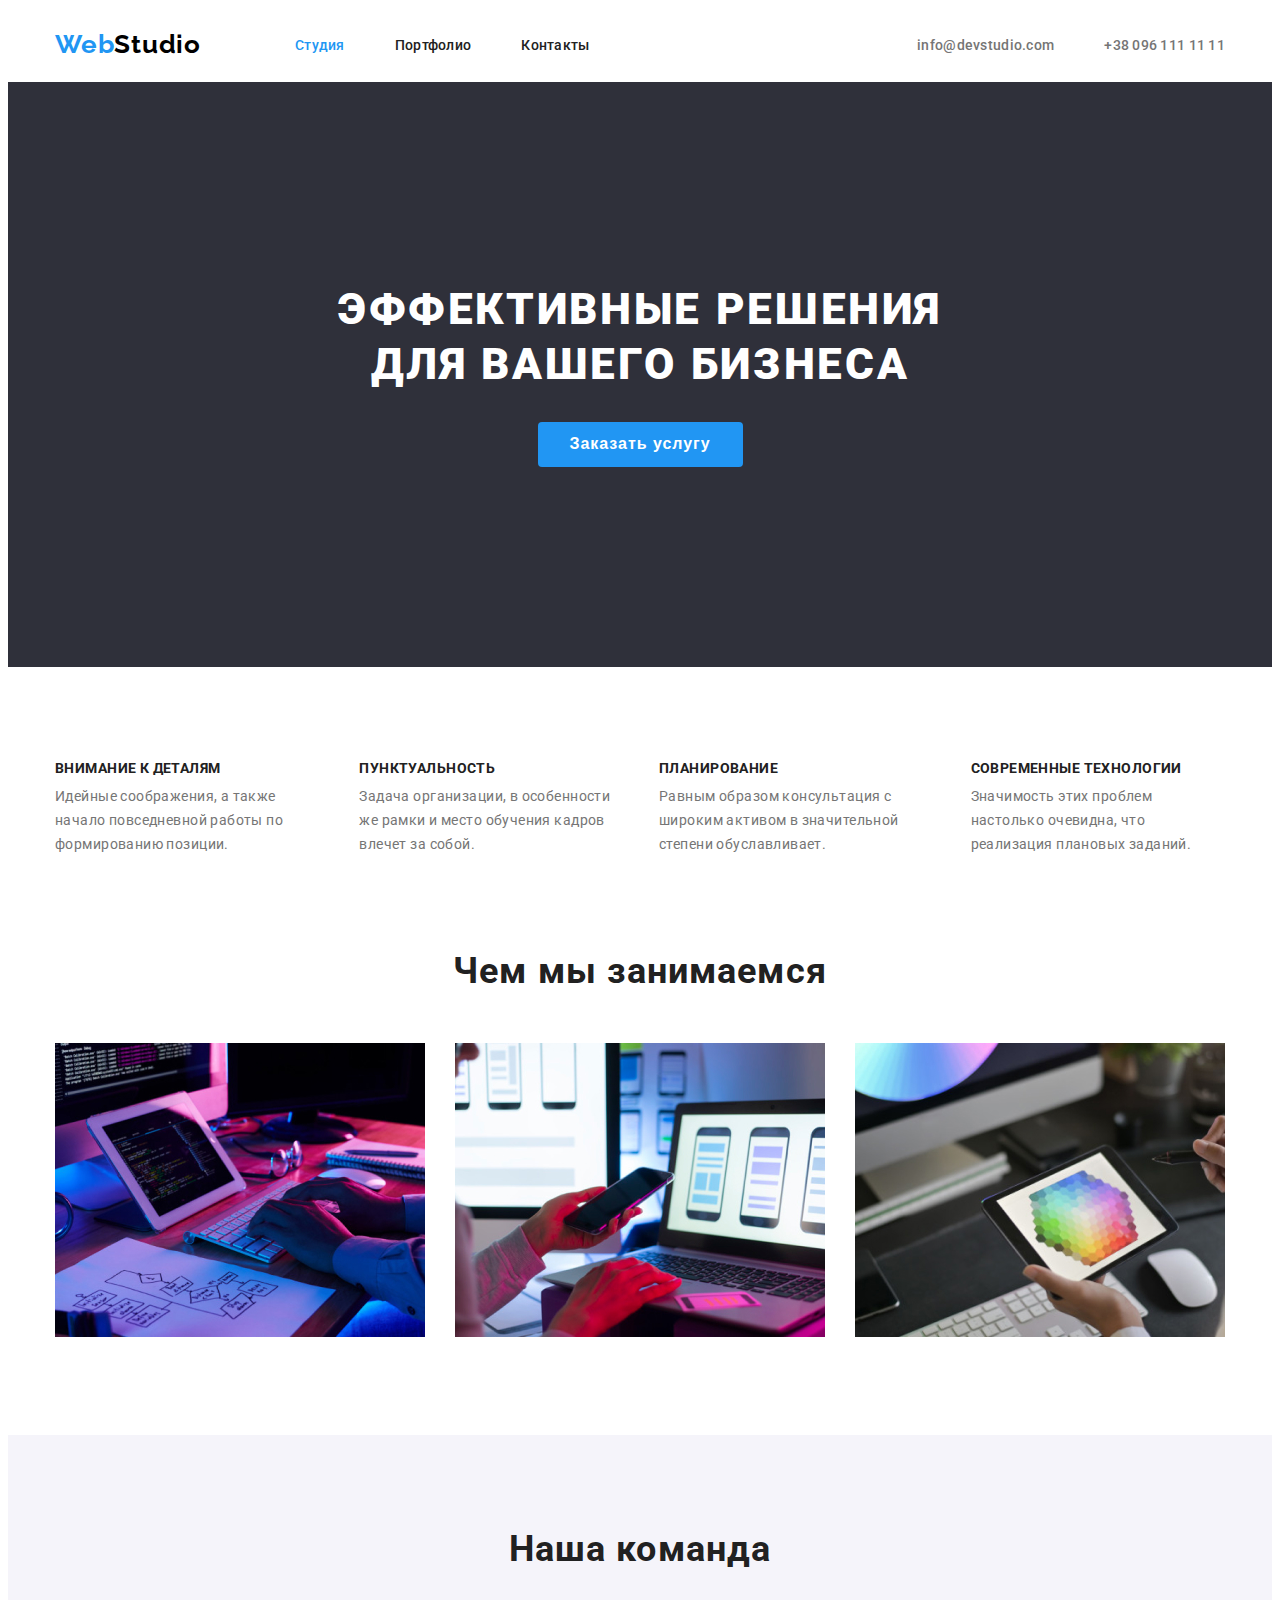
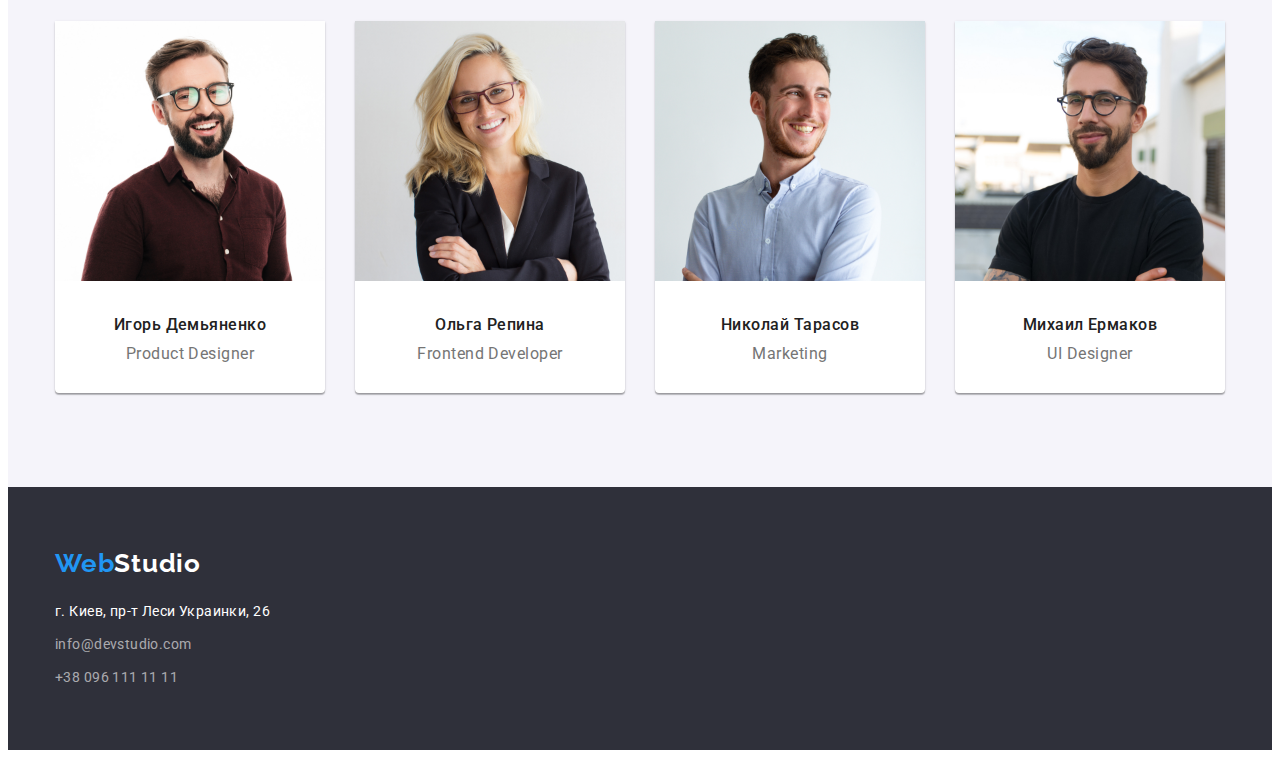
==== commit 5a1dc9fb: "fixes" ====
--- a/index.html
+++ b/index.html
@@ -1,131 +1,208 @@
 <!DOCTYPE html>
 <html lang="ru">
-<head>
-    <meta charset="UTF-8">
-    <meta name="viewport" content="width=device-width, initial-scale=1.0">
+  <head>
+    <meta charset="UTF-8" />
+    <meta name="viewport" content="width=device-width, initial-scale=1.0" />
     <title>WebStudio</title>
-    <link href="https://fonts.googleapis.com/css2?family=Raleway:wght@700&family=Roboto:wght@400;500;700;900&display=swap" rel="stylesheet">
-    <link rel="stylesheet" href="https://cdnjs.cloudflare.com/ajax/libs/modern-normalize/1.1.0/modern-normalize.min.css" integrity="sha512-wpPYUAdjBVSE4KJnH1VR1HeZfpl1ub8YT/NKx4PuQ5NmX2tKuGu6U/JRp5y+Y8XG2tV+wKQpNHVUX03MfMFn9Q==" crossorigin="anonymous" referrerpolicy="no-referrer" />
-    <link rel="stylesheet" href="./css/style.css">
-</head>
-<body>
+    <link
+      href="https://fonts.googleapis.com/css2?family=Raleway:wght@700&family=Roboto:wght@400;500;700;900&display=swap"
+      rel="stylesheet"
+    />
+    <link
+      rel="stylesheet"
+      href="https://cdnjs.cloudflare.com/ajax/libs/modern-normalize/1.1.0/modern-normalize.min.css"
+      integrity="sha512-wpPYUAdjBVSE4KJnH1VR1HeZfpl1ub8YT/NKx4PuQ5NmX2tKuGu6U/JRp5y+Y8XG2tV+wKQpNHVUX03MfMFn9Q=="
+      crossorigin="anonymous"
+      referrerpolicy="no-referrer"
+    />
+    <link rel="stylesheet" href="./css/style.css" />
+  </head>
+  <body>
     <!-- header -->
     <header>
-        <div class="nav-cont container">
-            <!-- навигация -->
-                 <nav class="nav-item">
-                    <a href="./index.html" class="logo"><span class="logo-blue">Web</span><span class="logo-black">Studio</span></a>
-                    <ul class="nav-list list">
-                        <li><a href="" class="nav-link link current">Студия</a></li>
-                        <li><a href="./portfolio.html"  class="nav-link link ">Портфолио</a></li>
-                        <li><a href="" class="nav-link link">Контакты</a></li>
-                    </ul>
-                 </nav>
-                <!-- Контакты -->
-                    <ul class="nav-list list">
-                        <li><a class="cont-link link" href="mailto:info@devstudio.com">info@devstudio.com</a></li>
-                        <li><a class="cont-link link" href="tel:+380961111111">+38 096 111 11 11</a></li>
-                    </ul>
-        </div>
+      <div class="nav-cont container">
+        <!-- навигация -->
+        <nav class="nav-item">
+          <a href="./index.html" class="logo"
+            ><span class="logo-blue">Web</span
+            ><span class="logo-black">Studio</span></a
+          >
+          <ul class="nav-list list">
+            <li><a href="" class="nav-link link current">Студия</a></li>
+            <li>
+              <a href="./portfolio.html" class="nav-link link">Портфолио</a>
+            </li>
+            <li><a href="" class="nav-link link">Контакты</a></li>
+          </ul>
+        </nav>
+        <!-- Контакты -->
+        <ul class="nav-list list">
+          <li>
+            <a class="cont-link link" href="mailto:info@devstudio.com"
+              >info@devstudio.com</a
+            >
+          </li>
+          <li>
+            <a class="cont-link link" href="tel:+380961111111"
+              >+38 096 111 11 11</a
+            >
+          </li>
+        </ul>
+      </div>
     </header>
     <!-- main -->
     <main>
-            <!-- Интро -->
-            <section class="intro">
-                <h1 class="intro-title">Эффективные решения <br> для вашего бизнеса</h1>
-            </section>
-            <!-- Преимущества -->
-            <section class="our-benefit">
-              <div class="benefit container">
-                <h2 class="benefits title">Преимущества</h2>
-                <ul class="benefits-list list">
-                    <li class="item">
-                        <div>
-                            <h3 class="benefits-title">Внимание к деталям</h3>
-                            <p class="benefits-description">Идейные соображения, a также начало повседневной работы по формированию позиции.</p>
-                        </div>
-                    </li>
-                    <li class="item">
-                        <div>
-                            <h3 class="benefits-title">Пунктуальность</h3>
-                            <p class="benefits-description">Задача организации, в особенности же рамки и место обучения кадров влечет за собой.</p>
-                        </div>
-                    </li>
-                    <li class="item">
-                        <div>
-                            <h3 class="benefits-title">Планирование</h3>
-                            <p class="benefits-description">Равным образом консультация c широким активом в значительной степени обуславливает.</p>
-                        </div>
-                    </li>
-                    <li class="item">
-                        <div>
-                            <h3 class="benefits-title">Современные технологии</h3>
-                            <p class="benefits-description">Значимость этих проблем настолько очевидна, что реализация плановых заданий.</p>
-                        </div>
-                    </li>
-                </ul>
-              </div>
-            </section>
-            <!-- Чем мы занимаемся -->
-            <section class="doing" >
-                <div class="container">
-                    <h2 class="doing-title title">Чем мы занимаемся</h2>
-                    <ul class="doing-list list">
-                        <li><img src="./img/Main/do/box1.jpg" width="370" alt="box1"></li>
-                        <li><img src="./img/Main/do/box2.jpg" width="370" alt="box2"></li>
-                        <li><img src="./img/Main/do/box3.jpg" width="370" alt="box3"></li>
-                    </ul>
-                </div>
-            </section>
-            <!-- Наша команда -->
-            <section class="team">
-                <div class="container">
-                    <h2 class="team-title title">Наша команда</h2>
-                    <ul class="team-list list">
-                        <li class="team-container">
-                            <img class="team-photo" src="./img/Main/team/team1.jpg" width="270" alt="team1">
-                            <div class="team-descr">
-                                <h3 class="team-name">Игорь Демьяненко</h3>
-                                <p class="team-position">Product Designer</p>
-                            </div>
-                        </li>
-                        <li class="team-container">
-                            <img class="team-photo" src="./img/Main/team/team2.jpg" width="270" alt="team2">
-                            <div class="team-descr">
-                                <h3 class="team-name">Ольга Репина</h3>
-                                <p class="team-position">Frontend Developer</p>
-                            </div>
-                        </li>
-                        <li class="team-container">
-                            <img class="team-photo" src="./img/Main/team/team3.jpg" width="270" alt="team3">
-                            <div class="team-descr">
-                                <h3 class="team-name">Николай Тарасов</h3>
-                                <p class="team-position">Marketing</p>
-                             </div>
-                        </li>
-                        <li class="team-container">
-                            <img class="team-photo" src="./img/Main/team/team4.jpg" width="270" alt="team4">
-                            <div class="team-descr">
-                                <h3 class="team-name">Михаил Ермаков</h3>
-                                <p class="team-position">UI Designer</p>
-                            </div>
-                        </li>  
-                    </ul>
-                </div>
-            </section>
+      <!-- Интро -->
+      <section class="intro">
+        <h1 class="intro-title">
+          Эффективные решения <br />
+          для вашего бизнеса
+        </h1>
+        <button type="button" class="btn primary">Заказать услугу</button>
+      </section>
+      <!-- Преимущества -->
+      <section class="our-benefit">
+        <div class="benefit container">
+          <h2 class="benefits title">Преимущества</h2>
+          <ul class="benefits-list list">
+            <li class="item">
+              <div>
+                <h3 class="benefits-title">Внимание к деталям</h3>
+                <p class="benefits-description">
+                  Идейные соображения, a также начало повседневной работы по
+                  формированию позиции.
+                </p>
+              </div>
+            </li>
+            <li class="item">
+              <div>
+                <h3 class="benefits-title">Пунктуальность</h3>
+                <p class="benefits-description">
+                  Задача организации, в особенности же рамки и место обучения
+                  кадров влечет за собой.
+                </p>
+              </div>
+            </li>
+            <li class="item">
+              <div>
+                <h3 class="benefits-title">Планирование</h3>
+                <p class="benefits-description">
+                  Равным образом консультация c широким активом в значительной
+                  степени обуславливает.
+                </p>
+              </div>
+            </li>
+            <li class="item">
+              <div>
+                <h3 class="benefits-title">Современные технологии</h3>
+                <p class="benefits-description">
+                  Значимость этих проблем настолько очевидна, что реализация
+                  плановых заданий.
+                </p>
+              </div>
+            </li>
+          </ul>
+        </div>
+      </section>
+      <!-- Чем мы занимаемся -->
+      <section class="doing">
+        <div class="container">
+          <h2 class="doing-title title">Чем мы занимаемся</h2>
+          <ul class="doing-list list">
+            <li><img src="./img/Main/do/box1.jpg" width="370" alt="box1" /></li>
+            <li><img src="./img/Main/do/box2.jpg" width="370" alt="box2" /></li>
+            <li><img src="./img/Main/do/box3.jpg" width="370" alt="box3" /></li>
+          </ul>
+        </div>
+      </section>
+      <!-- Наша команда -->
+      <section class="team">
+        <div class="container">
+          <h2 class="team-title title">Наша команда</h2>
+          <ul class="team-list list">
+            <li class="team-container">
+              <img
+                class="team-photo"
+                src="./img/Main/team/team1.jpg"
+                width="270"
+                alt="team1"
+              />
+              <div class="team-descr">
+                <h3 class="team-name">Игорь Демьяненко</h3>
+                <p class="team-position">Product Designer</p>
+              </div>
+            </li>
+            <li class="team-container">
+              <img
+                class="team-photo"
+                src="./img/Main/team/team2.jpg"
+                width="270"
+                alt="team2"
+              />
+              <div class="team-descr">
+                <h3 class="team-name">Ольга Репина</h3>
+                <p class="team-position">Frontend Developer</p>
+              </div>
+            </li>
+            <li class="team-container">
+              <img
+                class="team-photo"
+                src="./img/Main/team/team3.jpg"
+                width="270"
+                alt="team3"
+              />
+              <div class="team-descr">
+                <h3 class="team-name">Николай Тарасов</h3>
+                <p class="team-position">Marketing</p>
+              </div>
+            </li>
+            <li class="team-container">
+              <img
+                class="team-photo"
+                src="./img/Main/team/team4.jpg"
+                width="270"
+                alt="team4"
+              />
+              <div class="team-descr">
+                <h3 class="team-name">Михаил Ермаков</h3>
+                <p class="team-position">UI Designer</p>
+              </div>
+            </li>
+          </ul>
+        </div>
+      </section>
     </main>
     <!-- footer -->
     <footer class="footer">
-        <div class="container">
-            <a href="./index.html" class="logo"><span class="logo-blue">Web</span><span class="logo-white">Studio</span></a>
-            <address>
-                <ul class="footer-adress">
-                    <li class="adress-list list"><a class="adress link" href="https://www.google.com/maps/place/%D0%B1%D1%83%D0%BB.+%D0%9B%D0%B5%D1%81%D0%B8+%D0%A3%D0%BA%D1%80%D0%B0%D0%B8%D0%BD%D0%BA%D0%B8,+26,+%D0%9A%D0%B8%D0%B5%D0%B2,+02000/data=!4m2!3m1!1s0x40d4cf0e033ecbe9:0x57a4dffefec77da0?sa=X&ved=2ahUKEwjcrKjP-oL5AhVjoosKHctqA7YQ8gF6BAgDEAE" target="_blank" rel="noopener noreferrer" >г. Киев, пр-т Леси Украинки, 26</a></li>
-                    <li class="adress-list list"><a class="contact link" href="mailto:info@devstudio.com">info@devstudio.com</a> </li>
-                    <li class="adress-list list"><a class="contact link" href="tel:+380961111111">+38 096 111 11 11</a></li>
-                </ul>
-            </address>
-        </div>
+      <div class="container">
+        <a href="./index.html" class="logo"
+          ><span class="logo-blue">Web</span
+          ><span class="logo-white">Studio</span></a
+        >
+        <address>
+          <ul class="footer-adress">
+            <li class="adress-list list">
+              <a
+                class="adress link"
+                href="https://www.google.com/maps/place/%D0%B1%D1%83%D0%BB.+%D0%9B%D0%B5%D1%81%D0%B8+%D0%A3%D0%BA%D1%80%D0%B0%D0%B8%D0%BD%D0%BA%D0%B8,+26,+%D0%9A%D0%B8%D0%B5%D0%B2,+02000/data=!4m2!3m1!1s0x40d4cf0e033ecbe9:0x57a4dffefec77da0?sa=X&ved=2ahUKEwjcrKjP-oL5AhVjoosKHctqA7YQ8gF6BAgDEAE"
+                target="_blank"
+                rel="noopener noreferrer"
+                >г. Киев, пр-т Леси Украинки, 26</a
+              >
+            </li>
+            <li class="adress-list list">
+              <a class="contact link" href="mailto:info@devstudio.com"
+                >info@devstudio.com</a
+              >
+            </li>
+            <li class="adress-list list">
+              <a class="contact link" href="tel:+380961111111"
+                >+38 096 111 11 11</a
+              >
+            </li>
+          </ul>
+        </address>
+      </div>
     </footer>
-</body>
-</html>+  </body>
+</html>
--- a/css/style.css
+++ b/css/style.css
@@ -1,363 +1,365 @@
 /* основной черний цвет #212121 */
 /* вторичний цвет #757575 */
 /* accent #2196F3 */
-:root{
-    --primary-text-color: #212121;
-    --second-text-color: #757575;
-    --accent-color: #2196F3;
-    --white-color:#ffffff;
-    --primary-bgc: #2F303A;
-    --contact-color:  rgba(255, 255, 255, 0.6);
-    --second-bgc:#F5F4FA;
-
-}
-html{
-   box-sizing: border-box;
+:root {
+  --primary-text-color: #212121;
+  --second-text-color: #757575;
+  --accent-color: #2196f3;
+  --white-color: #ffffff;
+  --primary-bgc: #2f303a;
+  --contact-color: rgba(255, 255, 255, 0.6);
+  --second-bgc: #f5f4fa;
+}
+html {
+  box-sizing: border-box;
 }
 *,
 *::after,
 *::before {
-   box-sizing: inherit;
-}
-body{
-    font-family: 'Roboto', sans-serif;
-    font-style: normal;
-}
-.container{
-   /* outline: tomato; */
-   margin: 0 auto;
-   max-width: 1200px;
-   padding: 0 15px;
+  box-sizing: inherit;
+}
+body {
+  font-family: 'Roboto', sans-serif;
+  font-style: normal;
+}
+.container {
+  /* outline: tomato; */
+  margin: 0 auto;
+  max-width: 1200px;
+  padding: 0 15px;
 }
 
 /* Обнуление */
-h1,h2,h3,h4,h5,p{
+h1,
+h2,
+h3,
+h4,
+h5,
+p {
   margin: 0;
   padding: 0;
 }
 .list {
-   margin: 0;
-   padding: 0;
-   list-style: none;
-}
-.link{
-   margin: 0;
-   padding: 0;
-   text-decoration: none;
+  margin: 0;
+  padding: 0;
+  list-style: none;
+}
+.link {
+  margin: 0;
+  padding: 0;
+  text-decoration: none;
 }
 
 /* Общее для тайтлов */
-.title{
-   margin: 0;
-   padding: 0;
-   color: var(--primary-text-color);
-   font-weight: 700;
-   font-size: 2.25em;
-   line-height: 1.16;
-   text-align: center;
-   letter-spacing: 0.03em;
+.title {
+  margin: 0;
+  padding: 0;
+  color: var(--primary-text-color);
+  font-weight: 700;
+  font-size: 2.25em;
+  line-height: 1.16;
+  text-align: center;
+  letter-spacing: 0.03em;
 }
 
 /* Header */
- .logo{
-   text-decoration: none;
-   font-family: 'Raleway', sans-serif;
-   font-weight: 700;
-   letter-spacing: 0.03em;
-   font-size: 1.625em;
-   line-height: 1.29;
-   margin-right: 94px;
-   padding-top: 20px;
-   padding-bottom: 20px;
- }
- .nav-list{
+.logo {
+  text-decoration: none;
+  font-family: 'Raleway', sans-serif;
+  font-weight: 700;
+  letter-spacing: 0.03em;
+  font-size: 1.625em;
+  line-height: 1.29;
+  margin-right: 94px;
+  padding-top: 20px;
+  padding-bottom: 20px;
+}
+.nav-list {
   display: flex;
   align-items: center;
   font-weight: 500;
   font-size: 0.875em;
   line-height: 1;
   letter-spacing: 0.02em;
-  margin-left: auto ;
- }
- .nav-list > li:not(:last-child){
+  margin-left: auto;
+}
+.nav-list > li:not(:last-child) {
   margin-right: 50px;
- }
-.logo-blue{
-   color: var(--accent-color);
-}
-.logo-black{
-   color: #000000;
-}
-.logo-white{
-   color: #ffffff;
-}
- .nav-link{
+}
+.logo-blue {
+  color: var(--accent-color);
+}
+.logo-black {
+  color: #000000;
+}
+.logo-white {
+  color: #ffffff;
+}
+.nav-link {
   padding-top: 32px;
   padding-bottom: 32px;
-   color: var(--primary-text-color);
- }
- .cont-link{
+  color: var(--primary-text-color);
+}
+.cont-link {
   padding-top: 32px;
   padding-bottom: 32px;
-   color: var(--second-text-color);
-    
- }
- .nav-link:hover , .nav-link:focus , 
- .cont-link:hover , .cont-link:focus ,
- .adress:hover , .adress:focus , 
- .contact:focus , .contact:hover{
-   color: var(--accent-color);
- }
- .current{
-   color: var(--accent-color);
-}
-.nav-cont{
-  display: flex;
-
-}
-.nav-item{
+  color: var(--second-text-color);
+}
+.nav-link:hover,
+.nav-link:focus,
+.cont-link:hover,
+.cont-link:focus,
+.adress:hover,
+.adress:focus,
+.contact:focus,
+.contact:hover {
+  color: var(--accent-color);
+}
+.current {
+  color: var(--accent-color);
+}
+.nav-cont {
+  display: flex;
+}
+.nav-item {
   display: flex;
 }
 /* Main */
 
- /* Intro */
-.intro{
-   background-color: var(--primary-bgc);
-   text-align: center;
+/* Intro */
+.intro {
+  background-color: var(--primary-bgc);
+  text-align: center;
   padding-top: 12.5em;
   padding-bottom: 12.5em;
 }
- .intro-title{
-   margin-top: 0;
-   margin-bottom: 0;
-   color: var(--white-color);
-   font-weight: 900;
-   letter-spacing: 0.06em;
-   text-transform: uppercase;
-   font-size: 2.75em;
-   line-height: 1.26em;
-   margin-bottom: 0.68em;
- }
- /* btn */
- .btn{
-   font-size: 1em;
-   line-height: 1.53em;
-   display: inline-block;
-   border-radius: 4px;
-   cursor: pointer;
-   border: none;
- }
- .btn.primary{
-   min-width: 200px;
-   background-color: var(--accent-color);
-   color: var(--white-color);
-   padding: 10px 32px;
-   letter-spacing: 0.06em;
-   font-weight: 700;
- }
- .btn.primary:hover , 
- .btn.primary:focus {
-   box-shadow: 0px 4px 4px rgba(0, 0, 0, 0.15);
- }
- /* Преимущества */
- .our-benefit{
-   padding-top: 5.875em;
- }
- .benefits ,
- .header-title{
-    display: none;
- }
- .benefits-list {
-  display: flex;
- }
- .benefits-list .item{
-  width: calc((100%-90px)/4);
- }
- .benefits-list .item:not(:last-child){
+.intro-title {
+  margin-top: 0;
+  margin-bottom: 0;
+  color: var(--white-color);
+  font-weight: 900;
+  letter-spacing: 0.06em;
+  text-transform: uppercase;
+  font-size: 2.75em;
+  line-height: 1.26em;
+  margin-bottom: 0.68em;
+}
+/* btn */
+.btn {
+  font-size: 1em;
+  line-height: 1.53em;
+  display: inline-block;
+  border-radius: 4px;
+  cursor: pointer;
+  border: none;
+}
+.btn.primary {
+  min-width: 200px;
+  background-color: var(--accent-color);
+  color: var(--white-color);
+  padding: 10px 32px;
+  letter-spacing: 0.06em;
+  font-weight: 700;
+}
+.btn.primary:hover,
+.btn.primary:focus {
+  box-shadow: 0px 4px 4px rgba(0, 0, 0, 0.15);
+}
+/* Преимущества */
+.our-benefit {
+  padding-top: 5.875em;
+}
+.benefits,
+.header-title {
+  display: none;
+}
+.benefits-list {
+  display: flex;
+}
+.benefits-list .item {
+  width: calc((100%-90px) / 4);
+}
+.benefits-list .item:not(:last-child) {
   margin-right: 30px;
- }
- .benefits-title{
-   margin-top: 0;
-   margin-bottom: 0.75em;
-   color: var(--primary-text-color);
-   font-weight: 700;
-   font-size: 0.875em;
-   line-height: 1;
-   letter-spacing: 0.03em;
-   text-transform: uppercase;
- }
- .benefits-description{
-   margin-top: 0;
-   margin-bottom: 0;
-   font-weight: 400;
-   font-size: 0.875em;
-   line-height: 1.71;
-   letter-spacing: 0.03em;
-   color: var(--second-text-color);
- }
- /* Чем мы занимаемся */
- .doing{
-   padding-top: 5.875em;
-   padding-bottom: 5.875em;
- }
- .doing-title{
-   margin-bottom: 1.39em;
- }
- .doing-list{
-   display: flex;
- }
- .doing-list >li:not(:last-child){
+}
+.benefits-title {
+  margin-top: 0;
+  margin-bottom: 0.75em;
+  color: var(--primary-text-color);
+  font-weight: 700;
+  font-size: 0.875em;
+  line-height: 1;
+  letter-spacing: 0.03em;
+  text-transform: uppercase;
+}
+.benefits-description {
+  margin-top: 0;
+  margin-bottom: 0;
+  font-weight: 400;
+  font-size: 0.875em;
+  line-height: 1.71;
+  letter-spacing: 0.03em;
+  color: var(--second-text-color);
+}
+/* Чем мы занимаемся */
+.doing {
+  padding-top: 5.875em;
+  padding-bottom: 5.875em;
+}
+.doing-title {
+  margin-bottom: 1.39em;
+}
+.doing-list {
+  display: flex;
+}
+.doing-list > li:not(:last-child) {
   margin-right: 30px;
- }
- /* Наша команда  */
- .team{
+}
+/* Наша команда  */
+.team {
   padding-top: 5.875em;
   background-color: var(--second-bgc);
   padding-bottom: 5.875em;
   padding-top: 5.875em;
- }
- .team-title{
-   margin-bottom: 1.39em;
- }
- .team-list{
-  display: flex;
- }
- .team-container{
-   display: block;
-   background-color: var(--white-color);
-   box-shadow: 0px 1px 3px rgba(0, 0, 0, 0.12), 
-               0px 1px 1px rgba(0, 0, 0, 0.14),
-               0px 2px 1px rgba(0, 0, 0, 0.2);
-   border-radius: 0px 0px 4px 4px;
- }
-.team-descr{
+}
+.team-title {
+  margin-bottom: 1.39em;
+}
+.team-list {
+  display: flex;
+}
+.team-container {
+  display: block;
+  background-color: var(--white-color);
+  box-shadow: 0px 1px 3px rgba(0, 0, 0, 0.12), 0px 1px 1px rgba(0, 0, 0, 0.14),
+    0px 2px 1px rgba(0, 0, 0, 0.2);
+  border-radius: 0px 0px 4px 4px;
+}
+.team-descr {
   padding-top: 30px;
   padding-bottom: 30px;
 }
- .team-name{
-   margin-bottom: 0.625em;
-   color: var(--primary-text-color);
-   font-weight: 500;
-   font-size: 1em;
-   line-height: 1.2;
-   text-align: center;
-   letter-spacing: 0.03em;
- }
- .team-position{
+.team-name {
+  margin-bottom: 0.625em;
+  color: var(--primary-text-color);
+  font-weight: 500;
+  font-size: 1em;
+  line-height: 1.2;
+  text-align: center;
+  letter-spacing: 0.03em;
+}
+.team-position {
   color: var(--second-text-color);
   font-weight: 400;
   font-size: 1em;
   line-height: 1.2;
   text-align: center;
   letter-spacing: 0.03em;
- }
- .team-list li:not(:last-child){
+}
+.team-list li:not(:last-child) {
   margin-right: 30px;
- }
- /* Футер */
- .footer{
-   padding: 3.75em 0;
-   background-color: var(--primary-bgc);
- }
- .footer-adress{
-   padding: 0;
-   margin-bottom: 0;
-   margin-top: 1.42em;
-   font-weight: 400;
-   font-size: 0.875em;
-   font-style: normal;
-   line-height: 1.71;
-   letter-spacing: 0.03em;
- }
- .adress-list{
-   margin: 0.642em 0;
- }
- .adress-list:first-child ,
- .adress-list:last-child{
-   margin: 0;
- }
- .adress{
-   color: var(--white-color);
- }
- .contact{color: var(--contact-color);
- }
-
- /* Портфолио */
- .header{
-   border-bottom: 1px solid #ECECEC;
- }
- .portfolio{
+}
+/* Футер */
+.footer {
+  padding: 3.75em 0;
+  background-color: var(--primary-bgc);
+}
+.footer-adress {
+  padding: 0;
+  margin-bottom: 0;
+  margin-top: 1.42em;
+  font-weight: 400;
+  font-size: 0.875em;
+  font-style: normal;
+  line-height: 1.71;
+  letter-spacing: 0.03em;
+}
+.adress-list {
+  margin: 0.642em 0;
+}
+.adress-list:first-child,
+.adress-list:last-child {
+  margin: 0;
+}
+.adress {
+  color: var(--white-color);
+}
+.contact {
+  color: var(--contact-color);
+}
+
+/* Портфолио */
+.header {
+  border-bottom: 1px solid #ececec;
+}
+.portfolio {
   align-items: center;
-   padding-top: 5.875em;
-   padding-bottom: 5.875em;
- }
- .portfolio-title{
-   display: none;
- }
- /* Кнопки портфолио */
- .btn.second{
-   background-color: var(--second-bgc);
-   color: var(--primary-text-color);
-   letter-spacing: 0.03em;
-   font-weight: 500;
-   padding: 6px 22px;
- }
- .btn.second:focus ,
- .btn.second:hover{
+  padding-top: 5.875em;
+  padding-bottom: 5.875em;
+}
+.portfolio-title {
+  display: none;
+}
+/* Кнопки портфолио */
+.btn.second {
+  background-color: var(--second-bgc);
+  color: var(--primary-text-color);
+  letter-spacing: 0.03em;
+  font-weight: 500;
+  padding: 6px 22px;
+}
+.btn.second:focus,
+.btn.second:hover {
   background-color: var(--accent-color);
   color: var(--white-color);
-  box-shadow: 0px 3px 1px rgba(0, 0, 0, 0.1), 
-              0px 1px 2px rgba(0, 0, 0, 0.08), 
-              0px 2px 2px rgba(0, 0, 0, 0.12);
+  box-shadow: 0px 3px 1px rgba(0, 0, 0, 0.1), 0px 1px 2px rgba(0, 0, 0, 0.08),
+    0px 2px 2px rgba(0, 0, 0, 0.12);
   border-radius: 4px;
-
- }
+}
 /* Наши роботы */
-.list-filter{
+.list-filter {
   display: flex;
   margin-bottom: 3.125em;
   justify-content: center;
 }
-.filter-unit:not(:last-child){
+.filter-unit:not(:last-child) {
   margin-right: 8px;
 }
 
-.link .work-descr{
-  padding-top: 1.25em;;
-  padding-bottom: 1.25em;;
+.link .work-descr {
+  padding-top: 1.25em;
+  padding-bottom: 1.25em;
   padding-left: 1.37em;
   padding-right: 1.37em;
 }
- .link .exampl-name{
-   color: var(--primary-text-color);
-   font-weight: 700;
-   font-size: 1.1em;
-   line-height: 1.4;
-   letter-spacing: 0.06em;
-   margin-bottom: 0.22em;
- }
- .link .exampl-descr{
-   color: var(--second-text-color);
-   font-weight: 400;
-   font-size: 1em;
-   line-height: 1.9;
-   letter-spacing: 0.03em;
-
- }
-.work-list{
+.link .exampl-name {
+  color: var(--primary-text-color);
+  font-weight: 700;
+  font-size: 1.1em;
+  line-height: 1.4;
+  letter-spacing: 0.06em;
+  margin-bottom: 0.22em;
+}
+.link .exampl-descr {
+  color: var(--second-text-color);
+  font-weight: 400;
+  font-size: 1em;
+  line-height: 1.9;
+  letter-spacing: 0.03em;
+}
+.work-list {
   display: flex;
   flex-wrap: wrap;
 }
-.work-item{
+.work-item {
   width: 370px;
   display: inline-block;
-  background: #FFFFFF;
-  border: 1px solid #EEEEEE;
-
-}
-.work-item:not(:nth-child(3n)){
+  background: #ffffff;
+  border: 1px solid #eeeeee;
+}
+.work-item:not(:nth-child(3n)) {
   margin-right: 30px;
 }
-.work-item:not(:nth-last-child(-n+3)){
+.work-item:not(:nth-last-child(-n + 3)) {
   margin-bottom: 30px;
-}+}
